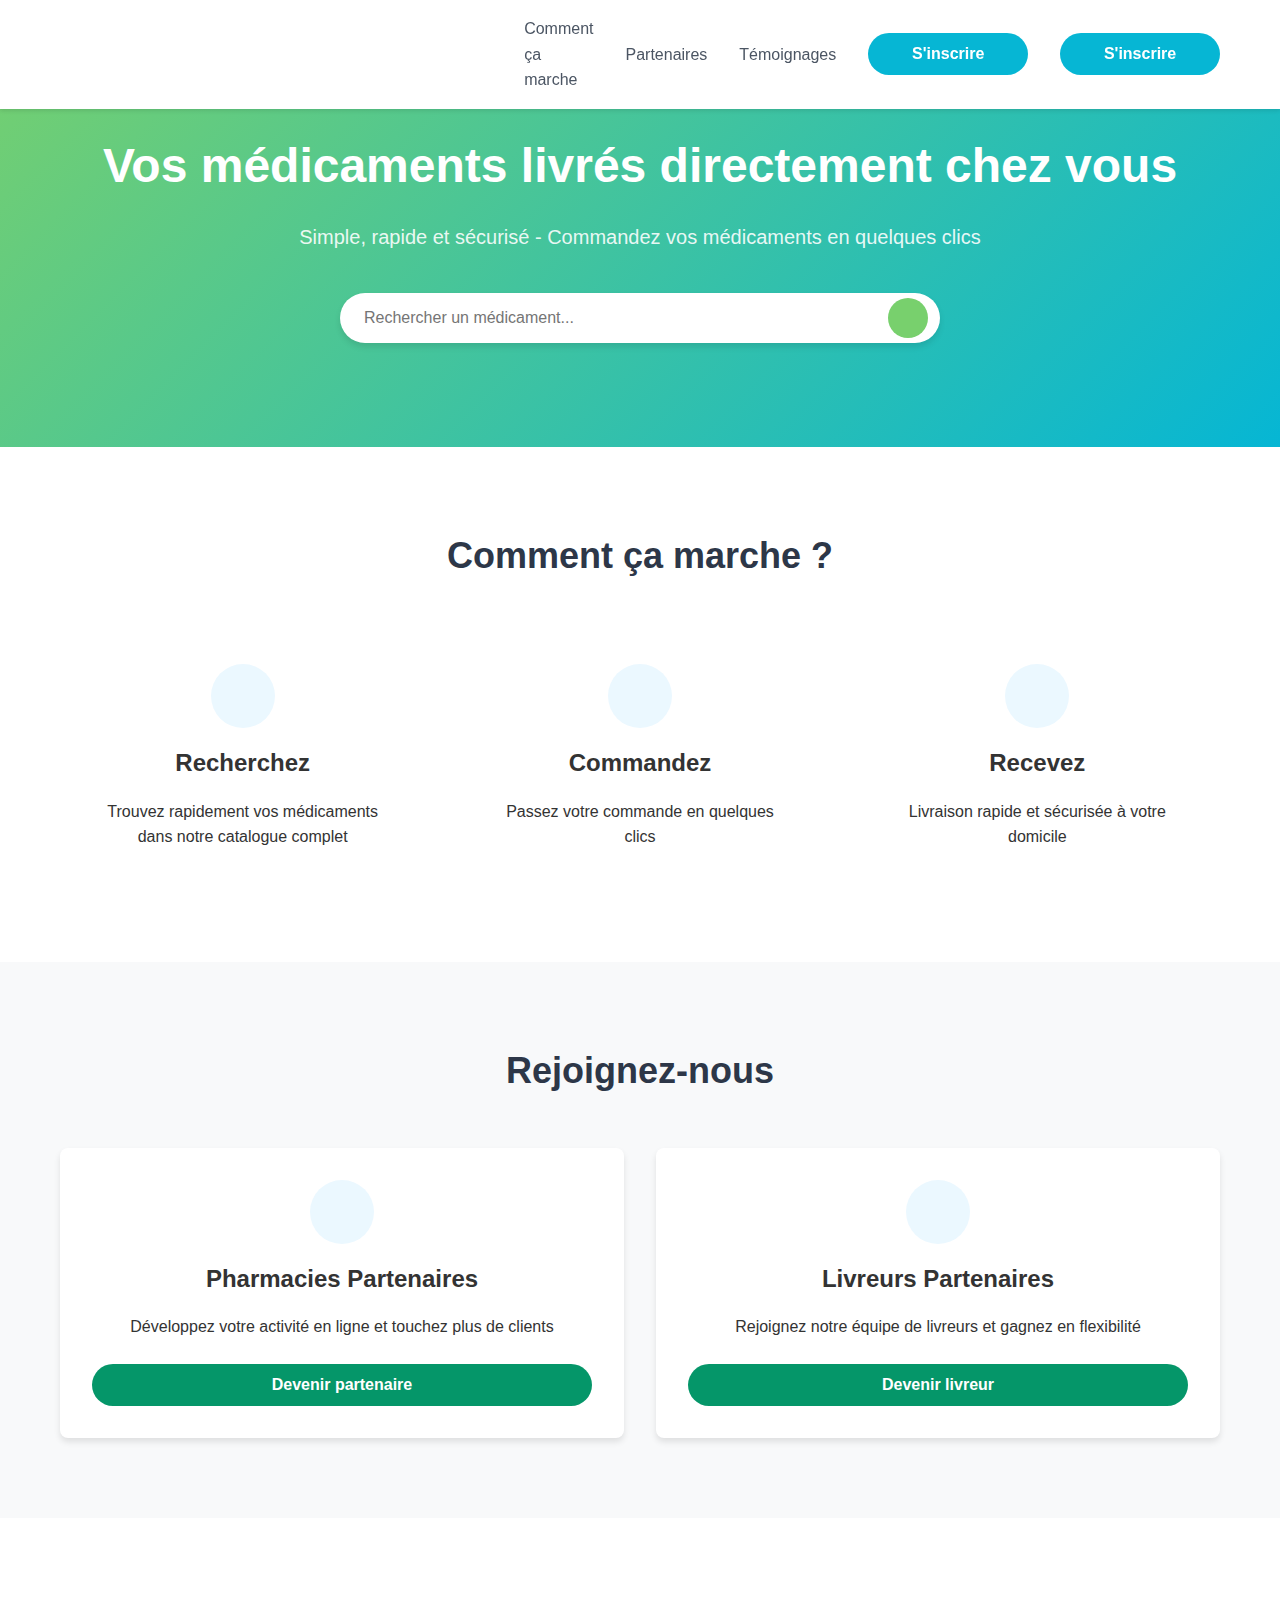
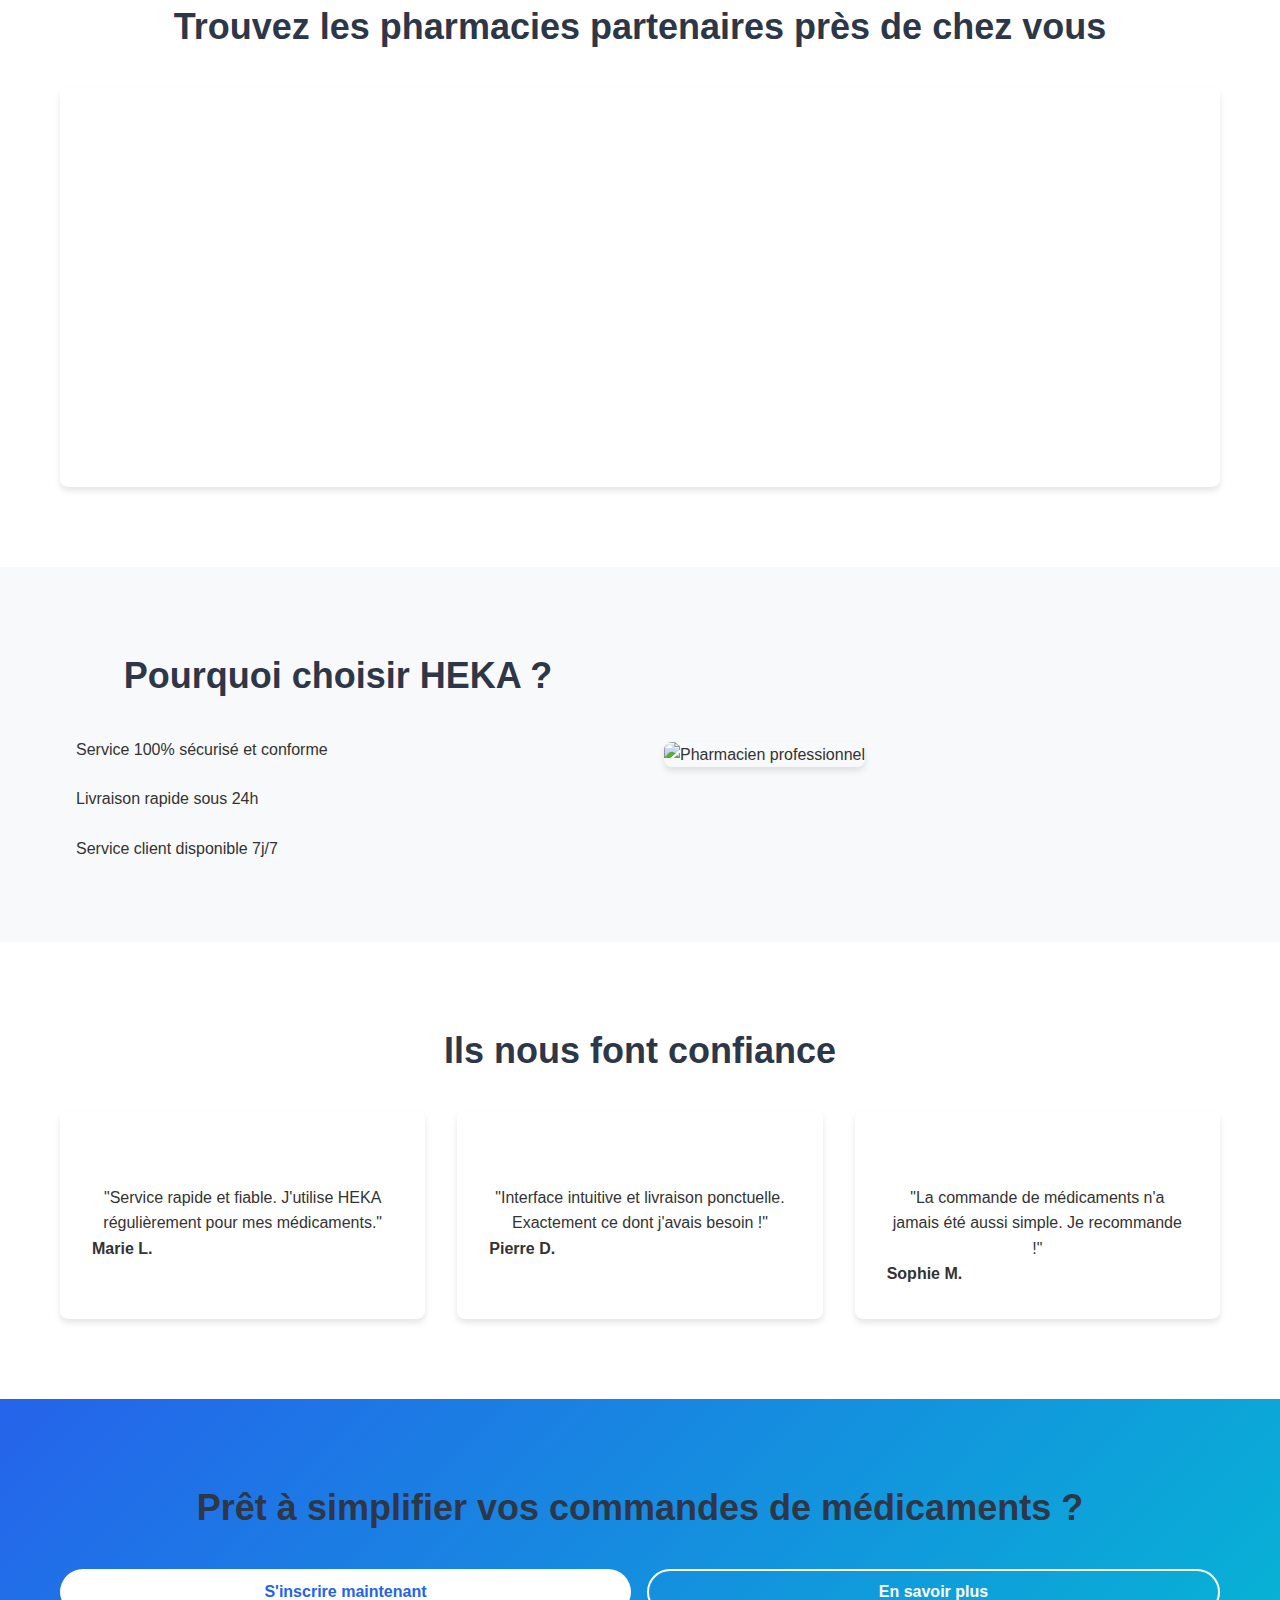
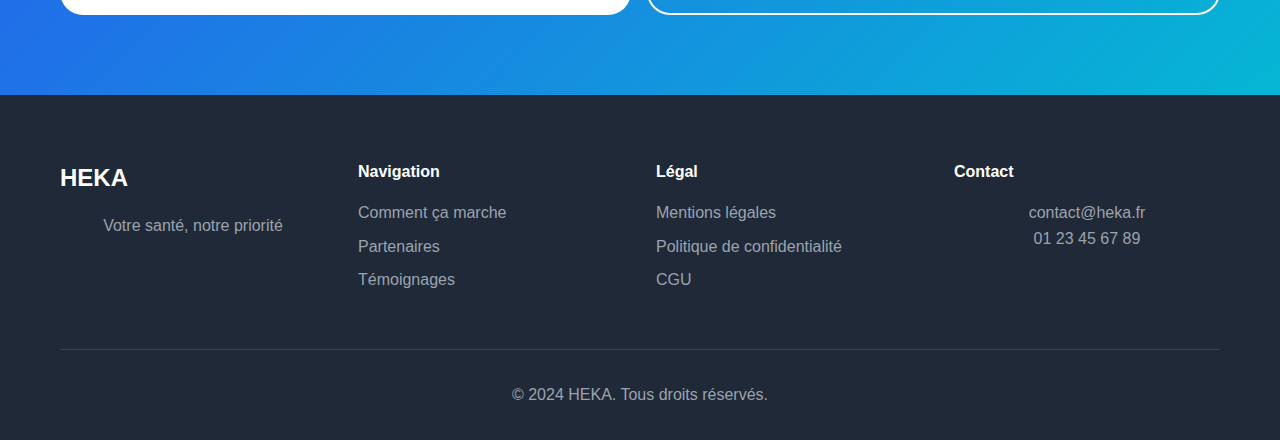
==== index.html @ 10025734 "first commit" ====
<!DOCTYPE html>
<html lang="fr">
<head>
    <meta charset="UTF-8">
    <meta name="viewport" content="width=device-width, initial-scale=1.0">
    <title>HEKA - Vos médicaments livrés chez vous</title>
    <link rel="stylesheet" href="style.css">
    <link href="https://unpkg.com/lucide-static/font/lucide.css" rel="stylesheet">
    <link rel="stylesheet" href="https://unpkg.com/leaflet@1.9.4/dist/leaflet.css" integrity="sha256-p4NxAoJBhIIN+hmNHrzRCf9tD/miZyoHS5obTRR9BMY=" crossorigin=""/>
    <script src="https://unpkg.com/leaflet@1.9.4/dist/leaflet.js" integrity="sha256-20nQCchB9co0qIjJZRGuk2/Z9VM+kNiyxNV1lvTlZBo=" crossorigin=""></script>
</head>
<body>
    <!-- Navigation -->
    <nav class="navbar">
        <div class="container">
            <div class="nav-brand">
                    <img src="./assets/Capture d’écran 2025-02-21 à 22.54.01.png" alt="" srcset="" width="50px">
            </div>
            <div class="nav-links">
                <a href="#how-it-works">Comment ça marche</a>
                <a href="#partners">Partenaires</a>
                <a href="#testimonials">Témoignages</a>
                <button class="btn btn-primary" onclick="window.location.href='login.html';">S'inscrire</button>
                <button class="btn btn-primary" onclick="window.location.href='login.html';">S'inscrire</button>

            </div>
        </div>
    </nav>

    <!-- Hero Section -->
    <header class="hero">
        <div class="container">
            <h1>Vos médicaments livrés directement chez vous</h1>
            <p class="subtitle">Simple, rapide et sécurisé - Commandez vos médicaments en quelques clics</p>
            
            <div class="search-container">
                <input type="text" placeholder="Rechercher un médicament..." class="search-input">
                <button class="search-button">
                    <i class="lucide-search"></i>
                </button>
                <div class="result hidden">
                    
                </div>
            </div>
            
        </div>
    </header>

    <!-- Features Section -->
    <section class="features" id="how-it-works">
        <div class="container">
            <h2>Comment ça marche ?</h2>
            <div class="features-grid">
                <div class="feature-card">
                    <div class="icon-circle">
                        <i class="lucide-search"></i>
                    </div>
                    <h3>Recherchez</h3>
                    <p>Trouvez rapidement vos médicaments dans notre catalogue complet</p>
                </div>
                <div class="feature-card">
                    <div class="icon-circle">
                        <i class="lucide-clock"></i>
                    </div>
                    <h3>Commandez</h3>
                    <p>Passez votre commande en quelques clics</p>
                </div>
                <div class="feature-card">
                    <div class="icon-circle">
                        <i class="lucide-truck"></i>
                    </div>
                    <h3>Recevez</h3>
                    <p>Livraison rapide et sécurisée à votre domicile</p>
                </div>
            </div>
        </div>
    </section>

    <!-- Partners Section -->
    <section class="partners" id="partners">
        <div class="container">
            <h2>Rejoignez-nous</h2>
            <div class="partners-grid">
                <div class="partner-card">
                    <div class="icon-circle">
                        <i class="lucide-building-2"></i>
                    </div>
                    <h3>Pharmacies Partenaires</h3>
                    <p>Développez votre activité en ligne et touchez plus de clients</p>
                    <button class="btn btn-secondary">Devenir partenaire</button>
                </div>
                <div class="partner-card">
                    <div class="icon-circle">
                        <i class="lucide-bike"></i>
                    </div>
                    <h3>Livreurs Partenaires</h3>
                    <p>Rejoignez notre équipe de livreurs et gagnez en flexibilité</p>
                    <button class="btn btn-secondary">Devenir livreur</button>
                </div>
            </div>
        </div>
    </section>

    <!-- Map Section -->
    <section class="map-section">
        <div class="container">
            <h2>Trouvez les pharmacies partenaires près de chez vous</h2>
            <div id="map" class="pharmacy-map"></div>
        </div>
    </section>

    <!-- Trust Section -->
    <section class="trust">
        <div class="container">
            <div class="trust-grid">
                <div class="trust-content">
                    <h2>Pourquoi choisir HEKA ?</h2>
                    <div class="trust-items">
                        <div class="trust-item">
                            <i class="lucide-shield"></i>
                            <p>Service 100% sécurisé et conforme</p>
                        </div>
                        <div class="trust-item">
                            <i class="lucide-clock"></i>
                            <p>Livraison rapide sous 24h</p>
                        </div>
                        <div class="trust-item">
                            <i class="lucide-star"></i>
                            <p>Service client disponible 7j/7</p>
                        </div>
                    </div>
                </div>
                <div class="trust-image">
                    <img src="https://images.unsplash.com/photo-1576091160550-2173dba999ef?auto=format&fit=crop&w=800&q=80" 
                         alt="Pharmacien professionnel">
                </div>
            </div>
        </div>
    </section>

    <!-- Testimonials Section -->
    <section class="testimonials" id="testimonials">
        <div class="container">
            <h2>Ils nous font confiance</h2>
            <div class="testimonials-grid">
                <div class="testimonial-card">
                    <div class="stars">
                        <i class="lucide-star"></i>
                        <i class="lucide-star"></i>
                        <i class="lucide-star"></i>
                        <i class="lucide-star"></i>
                        <i class="lucide-star"></i>
                    </div>
                    <p>"Service rapide et fiable. J'utilise HEKA régulièrement pour mes médicaments."</p>
                    <h4>Marie L.</h4>
                </div>
                <div class="testimonial-card">
                    <div class="stars">
                        <i class="lucide-star"></i>
                        <i class="lucide-star"></i>
                        <i class="lucide-star"></i>
                        <i class="lucide-star"></i>
                        <i class="lucide-star"></i>
                    </div>
                    <p>"Interface intuitive et livraison ponctuelle. Exactement ce dont j'avais besoin !"</p>
                    <h4>Pierre D.</h4>
                </div>
                <div class="testimonial-card">
                    <div class="stars">
                        <i class="lucide-star"></i>
                        <i class="lucide-star"></i>
                        <i class="lucide-star"></i>
                        <i class="lucide-star"></i>
                        <i class="lucide-star"></i>
                    </div>
                    <p>"La commande de médicaments n'a jamais été aussi simple. Je recommande !"</p>
                    <h4>Sophie M.</h4>
                </div>
            </div>
        </div>
    </section>

    <!-- CTA Section -->
    <section class="cta">
        <div class="container">
            <h2>Prêt à simplifier vos commandes de médicaments ?</h2>
            <div class="cta-buttons">
                <button class="btn btn-white">S'inscrire maintenant</button>
                <button class="btn btn-outline-white">En savoir plus</button>
            </div>
        </div>
    </section>

    <!-- Footer -->
    <footer>
        <div class="container">
            <div class="footer-grid">
                <div class="footer-section">
                    <h3>HEKA</h3>
                    <p>Votre santé, notre priorité</p>
                </div>
                <div class="footer-section">
                    <h4>Navigation</h4>
                    <a href="#how-it-works">Comment ça marche</a>
                    <a href="#partners">Partenaires</a>
                    <a href="#testimonials">Témoignages</a>
                </div>
                <div class="footer-section">
                    <h4>Légal</h4>
                    <a href="#">Mentions légales</a>
                    <a href="#">Politique de confidentialité</a>
                    <a href="#">CGU</a>
                </div>
                <div class="footer-section">
                    <h4>Contact</h4>
                    <p>contact@heka.fr</p>
                    <p>01 23 45 67 89</p>
                </div>
            </div>
            <div class="footer-bottom">
                <p>© 2024 HEKA. Tous droits réservés.</p>
            </div>
        </div>
    </footer>

    <script>
        // Initialize the map
        const map = L.map('map').setView([48.8566, 2.3522], 13);
        L.tileLayer('https://{s}.tile.openstreetmap.org/{z}/{x}/{y}.png', {
            attribution: '© OpenStreetMap contributors'
        }).addTo(map);

        // Add some sample pharmacy markers
        const pharmacies = [
            { lat: 48.8566, lng: 2.3522, name: "Pharmacie Centrale" },
            { lat: 48.8606, lng: 2.3376, name: "Pharmacie du Louvre" },
            { lat: 48.8744, lng: 2.3526, name: "Pharmacie Montmartre" }
        ];

        pharmacies.forEach(pharmacy => {
            L.marker([pharmacy.lat, pharmacy.lng])
                .bindPopup(pharmacy.name)
                .addTo(map);
        });
    </script>
    <script src="index.js"></script>
</body>
</html>
---- style.css ----
/* Reset & Base Styles */
* {
    margin: 0;
    padding: 0;
    box-sizing: border-box;
}

body {
    font-family: -apple-system, BlinkMacSystemFont, 'Segoe UI', Roboto, Oxygen, Ubuntu, Cantarell, sans-serif;
    line-height: 1.6;
    color: #333;
    background-color: #f8f9fa;
}

.container {
    max-width: 1200px;
    margin: 0 auto;
    padding: 0 20px;
}

/* Typography */
h1 {
    font-size: 3rem;
    margin-bottom: 1rem;
}

h2 {
    font-size: 2.25rem;
    margin-bottom: 2rem;
    text-align: center;
    color: #2d3748;
}

h3 {
    font-size: 1.5rem;
    margin-bottom: 1rem;
}

/* Navbar */
.navbar {
    background: white;
    padding: 1rem 0;
    position: fixed;
    width: 100%;
    top: 0;
    z-index: 1000;
    box-shadow: 0 2px 4px rgba(0, 0, 0, 0.1);
}

.navbar .container {
    display: flex;
    justify-content: space-between;
    align-items: center;
}

.nav-brand {
    font-size: 1.5rem;
    font-weight: bold;
    color: #06b6d4;
}

.nav-links {
    display: flex;
    gap: 2rem;
    align-items: center;
}

.nav-links a {
    text-decoration: none;
    color: #4b5563;
    transition: color 0.3s;
}

.nav-links a:hover {
    color: #06b6d4;
}

/* Buttons */
.btn {
    padding: 0.75rem 1.5rem;
    border-radius: 9999px;
    font-weight: 600;
    cursor: pointer;
    transition: all 0.3s;
    border: none;
}

.btn-primary {
    background: #06b6d4;
    color: white;
}

.btn-primary:hover {
    background: #78D06D;
}

.btn-outline {
    background: transparent;
    border: 2px solid #06b6d4;
    color: #06b6d4;
}

.btn-outline:hover {
    background: #06b6d4;
    color: white;
}

.btn-secondary {
    background: #059669;
    color: white;
}

.btn-secondary:hover {
    background: #047857;
}

.btn-white {
    background: white;
    color: #2563eb;
}

.btn-white:hover {
    background: #f8f9fa;
}

.btn-outline-white {
    background: transparent;
    border: 2px solid white;
    color: white;
}

.btn-outline-white:hover {
    background: white;
    color: #78D06D;
}

/* Hero Section */
.hero {
    background: linear-gradient(135deg, #78D06D, #06b6d4);
    color: white;
    padding: 8rem 0 6rem;
    text-align: center;
}

.hero .subtitle {
    font-size: 1.25rem;
    margin-bottom: 2rem;
    color: rgba(255, 255, 255, 0.9);
}

.search-container {
    position: relative;
    max-width: 600px;
    margin: 0 auto;
}

.search-input {
    width: 100%;
    padding: 1rem 3rem 1rem 1.5rem;
    border: none;
    border-radius: 9999px;
    font-size: 1rem;
    box-shadow: 0 4px 6px rgba(0, 0, 0, 0.1);
}

.search-button {
    position: absolute;
    right: 0.75rem;
    top: 50%;
    transform: translateY(-50%);
    background: #78D06D;
    border: none;
    color: white;
    width: 40px;
    height: 40px;
    border-radius: 50%;
    cursor: pointer;
    transition: background-color 0.3s;
}

.search-button:hover {
    background: #78D06D;
}

/* Features Section */
.features {
    padding: 5rem 0;
    background: white;
}

.features-grid {
    display: grid;
    grid-template-columns: repeat(auto-fit, minmax(250px, 1fr));
    gap: 2rem;
    margin-top: 3rem;
}

.feature-card {
    text-align: center;
    padding: 2rem;
}

.icon-circle {
    width: 64px;
    height: 64px;
    background: #ebf8ff;
    border-radius: 50%;
    display: flex;
    align-items: center;
    justify-content: center;
    margin: 0 auto 1rem;
}

.icon-circle i {
    color: #2563eb;
    font-size: 24px;
}

/* Partners Section */
.partners {
    padding: 5rem 0;
    background: #f8f9fa;
}

.partners-grid {
    display: grid;
    grid-template-columns: repeat(auto-fit, minmax(300px, 1fr));
    gap: 2rem;
    margin-top: 3rem;
}

.partner-card {
    background: white;
    padding: 2rem;
    border-radius: 0.5rem;
    text-align: center;
    box-shadow: 0 4px 6px rgba(0, 0, 0, 0.1);
}

.partner-card .btn {
    margin-top: 1.5rem;
}

/* Map Section */
.map-section {
    padding: 5rem 0;
    background: white;
}

.pharmacy-map {
    height: 400px;
    border-radius: 0.5rem;
    overflow: hidden;
    box-shadow: 0 4px 6px rgba(0, 0, 0, 0.1);
}

/* Trust Section */
.trust {
    padding: 5rem 0;
    background: #f8f9fa;
}

.trust-grid {
    display: grid;
    grid-template-columns: 1fr 1fr;
    gap: 3rem;
    align-items: center;
}

.trust-items {
    display: flex;
    flex-direction: column;
    gap: 1.5rem;
}

.trust-item {
    display: flex;
    align-items: center;
    gap: 1rem;
}

.trust-item i {
    color: #059669;
    font-size: 24px;
}

.trust-image img {
    width: 100%;
    border-radius: 0.5rem;
    box-shadow: 0 4px 6px rgba(0, 0, 0, 0.1);
}

/* Testimonials Section */
.testimonials {
    padding: 5rem 0;
    background: white;
}

.testimonials-grid {
    display: grid;
    grid-template-columns: repeat(auto-fit, minmax(300px, 1fr));
    gap: 2rem;
}

.testimonial-card {
    background: white;
    padding: 2rem;
    border-radius: 0.5rem;
    box-shadow: 0 4px 6px rgba(0, 0, 0, 0.1);
}

.stars {
    color: #fbbf24;
    margin-bottom: 1rem;
}

.stars i {
    margin-right: 0.25rem;
}

/* CTA Section */
.cta {
    background: linear-gradient(135deg, #2563eb, #06b6d4);
    color: white;
    padding: 5rem 0;
    text-align: center;
}

.cta-buttons {
    display: flex;
    gap: 1rem;
    justify-content: center;
    margin-top: 2rem;
}

/* Footer */
footer {
    background: #1f2937;
    color: #9ca3af;
    padding: 4rem 0 2rem;
}

.footer-grid {
    display: grid;
    grid-template-columns: repeat(auto-fit, minmax(200px, 1fr));
    gap: 2rem;
    margin-bottom: 3rem;
}

.footer-section h3 {
    color: white;
    margin-bottom: 1rem;
}

.footer-section h4 {
    color: white;
    margin-bottom: 1rem;
}

.footer-section a {
    display: block;
    color: #9ca3af;
    text-decoration: none;
    margin-bottom: 0.5rem;
    transition: color 0.3s;
}

.footer-section a:hover {
    color: white;
}

.footer-bottom {
    text-align: center;
    padding-top: 2rem;
    border-top: 1px solid #374151;
}

.result{
    width: 90%;
    margin-left: 4%;
    margin-top:-8px;
    border-radius: 5px;
    position: absolute;
    border-top: none;
    border: 1px solid lightgray;
    background-color: white;
    display: flex;
    padding: 4%;
    gap: 2%;
    justify-content: center;
    
}

.hidden{
    display: none;
}

.item{
    width: 200px;
    padding-bottom: 4px;
   border: 1px solid lightgray;
   color: black;
   border-radius: 5px;
}

.item p{
    font-size: small;
}

.form-container {
    width: 300px;
}

input {
    width: 100%;
    padding: 10px;
    margin: 8px 0;
    border: 1px solid #ccc;
    border-radius: 4px;
}

.boutonlink{
    position: absolute;
    font-size: 10px;
    bottom: 0;
    padding: 2px;
}

button {
    width: 100%;
    padding: 10px;
    background-color: #4CAF50;
    color: white;
    border: none;
    border-radius: 4px;
    cursor: pointer;
    font-size: 16px;
}

button:hover {
    background-color: #45a049;
}

p {
    text-align: center;
}

a {
    color: #007BFF;
    text-decoration: none;
}



/* Responsive Design */
@media (max-width: 768px) {
    h1 {
        font-size: 2rem;
    }

    h2 {
        font-size: 1.75rem;
    }

    .navbar {
        padding: 0.5rem 0;
    }

    .nav-links {
        display: none;
    }

    .trust-grid {
        grid-template-columns: 1fr;
    }

    .features-grid {
        grid-template-columns: 1fr;
    }

    .testimonials-grid {
        grid-template-columns: 1fr;
    }

    .hero {
        padding: 6rem 0 4rem;
    }

    .search-input {
        padding: 0.75rem 2.5rem 0.75rem 1rem;
    }

    .search-button {
        width: 32px;
        height: 32px;
    }

    .cta-buttons {
        flex-direction: column;
    }

    .footer-grid {
        grid-template-columns: 1fr;
        text-align: center;
    }
}
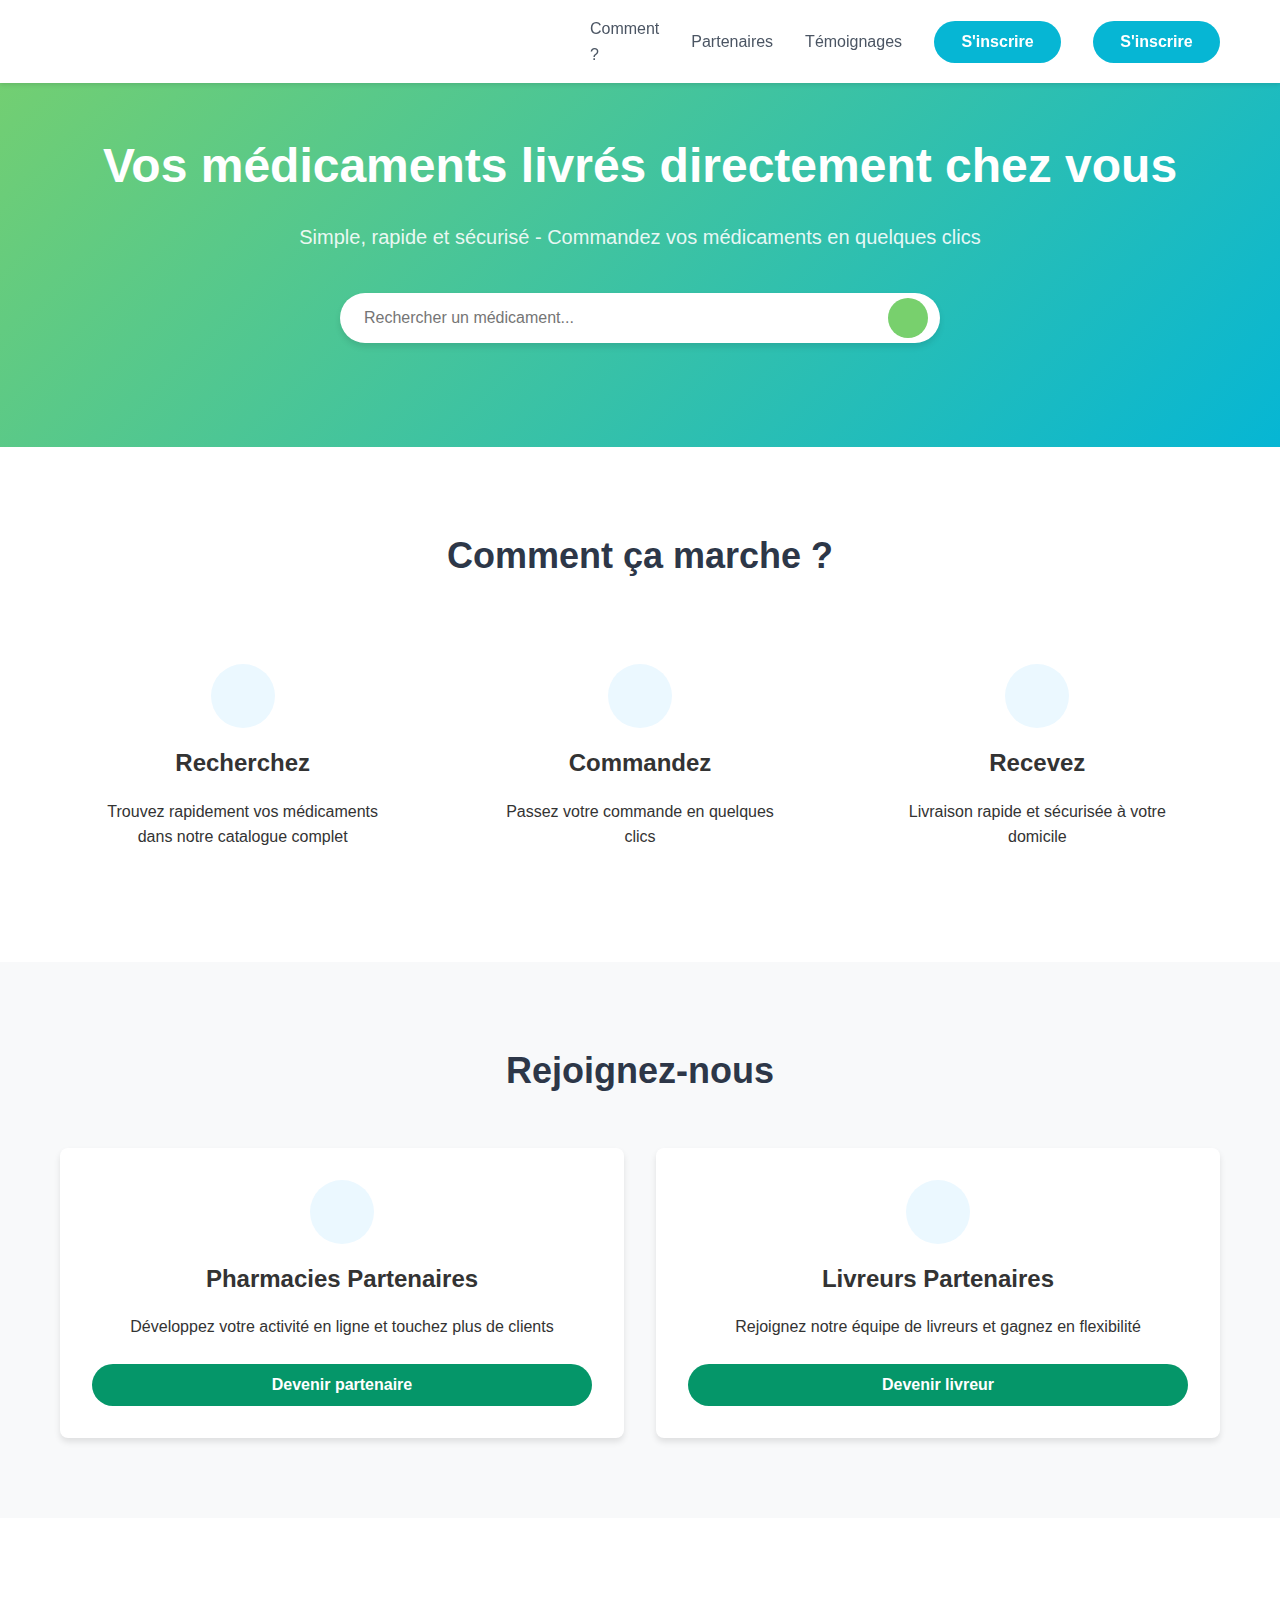
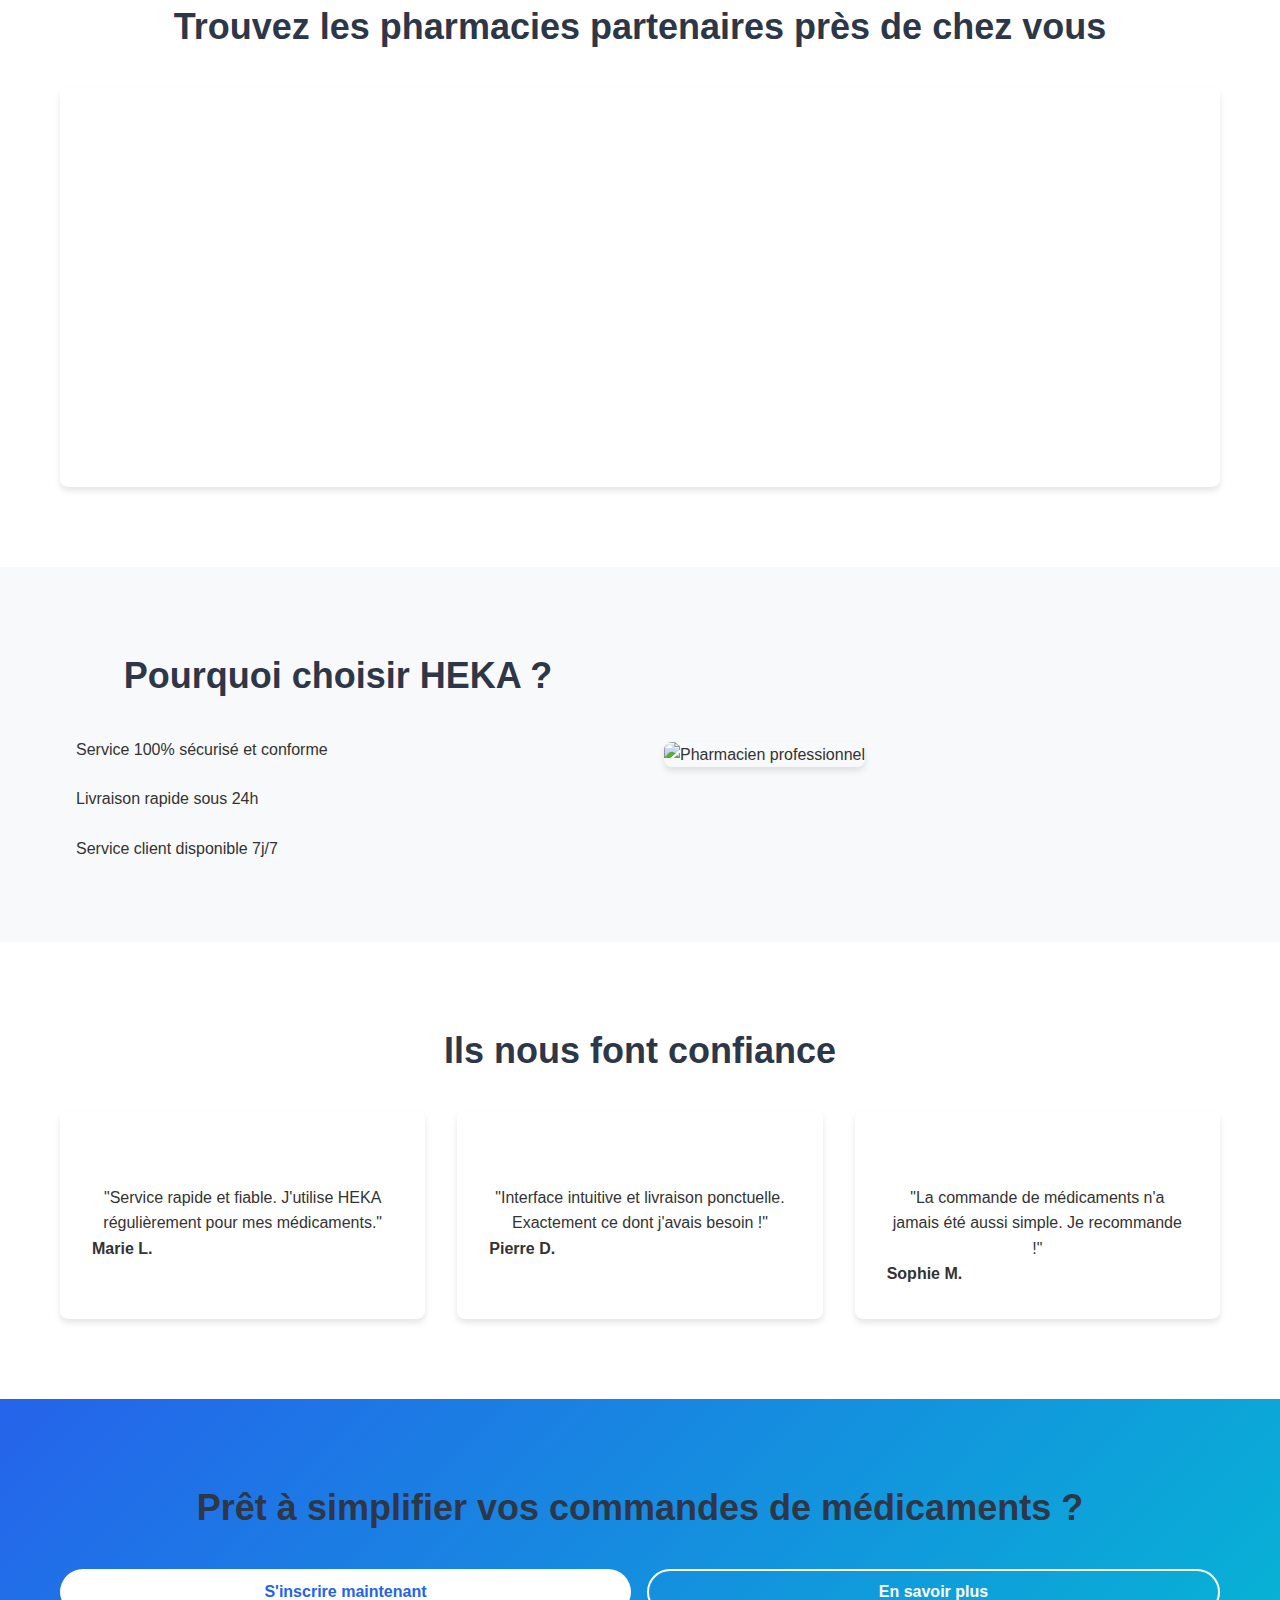
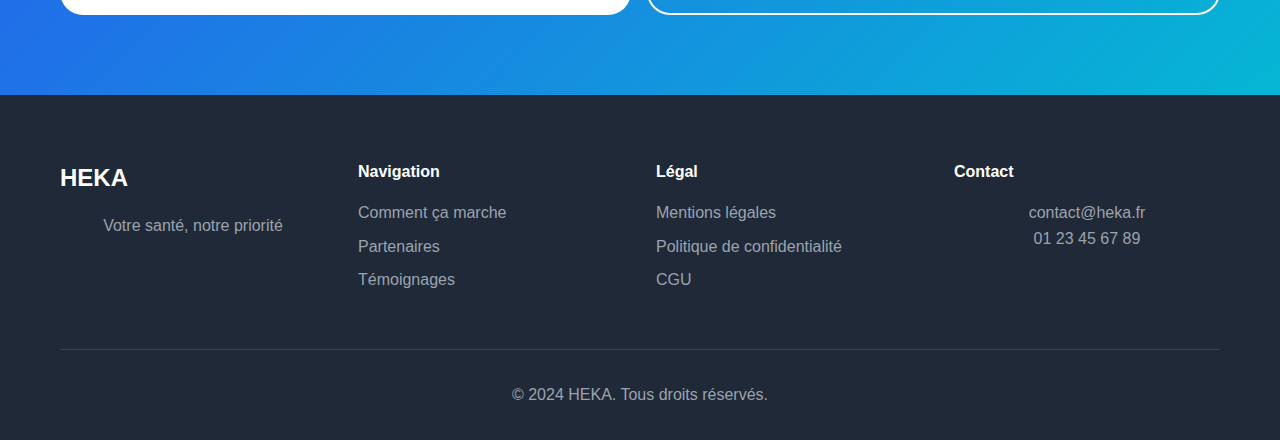
==== commit d86c95e0: "logo" ====
--- a/index.html
+++ b/index.html
@@ -17,7 +17,7 @@
                     <img src="./assets/Capture d’écran 2025-02-21 à 22.54.01.png" alt="" srcset="" width="50px">
             </div>
             <div class="nav-links">
-                <a href="#how-it-works">Comment ça marche</a>
+                <a href="#how-it-works">Comment ?</a>
                 <a href="#partners">Partenaires</a>
                 <a href="#testimonials">Témoignages</a>
                 <button class="btn btn-primary" onclick="window.location.href='login.html';">S'inscrire</button>
@@ -85,9 +85,9 @@
                     <div class="icon-circle">
                         <i class="lucide-building-2"></i>
                     </div>
-                    <h3>Pharmacies Partenaires</h3>
+                    <h3>Pharmacies Partenaires </h3>
                     <p>Développez votre activité en ligne et touchez plus de clients</p>
-                    <button class="btn btn-secondary">Devenir partenaire</button>
+                    <a href="PHpartenaire.html"><button class="btn btn-secondary">Devenir partenaire</button></a>
                 </div>
                 <div class="partner-card">
                     <div class="icon-circle">
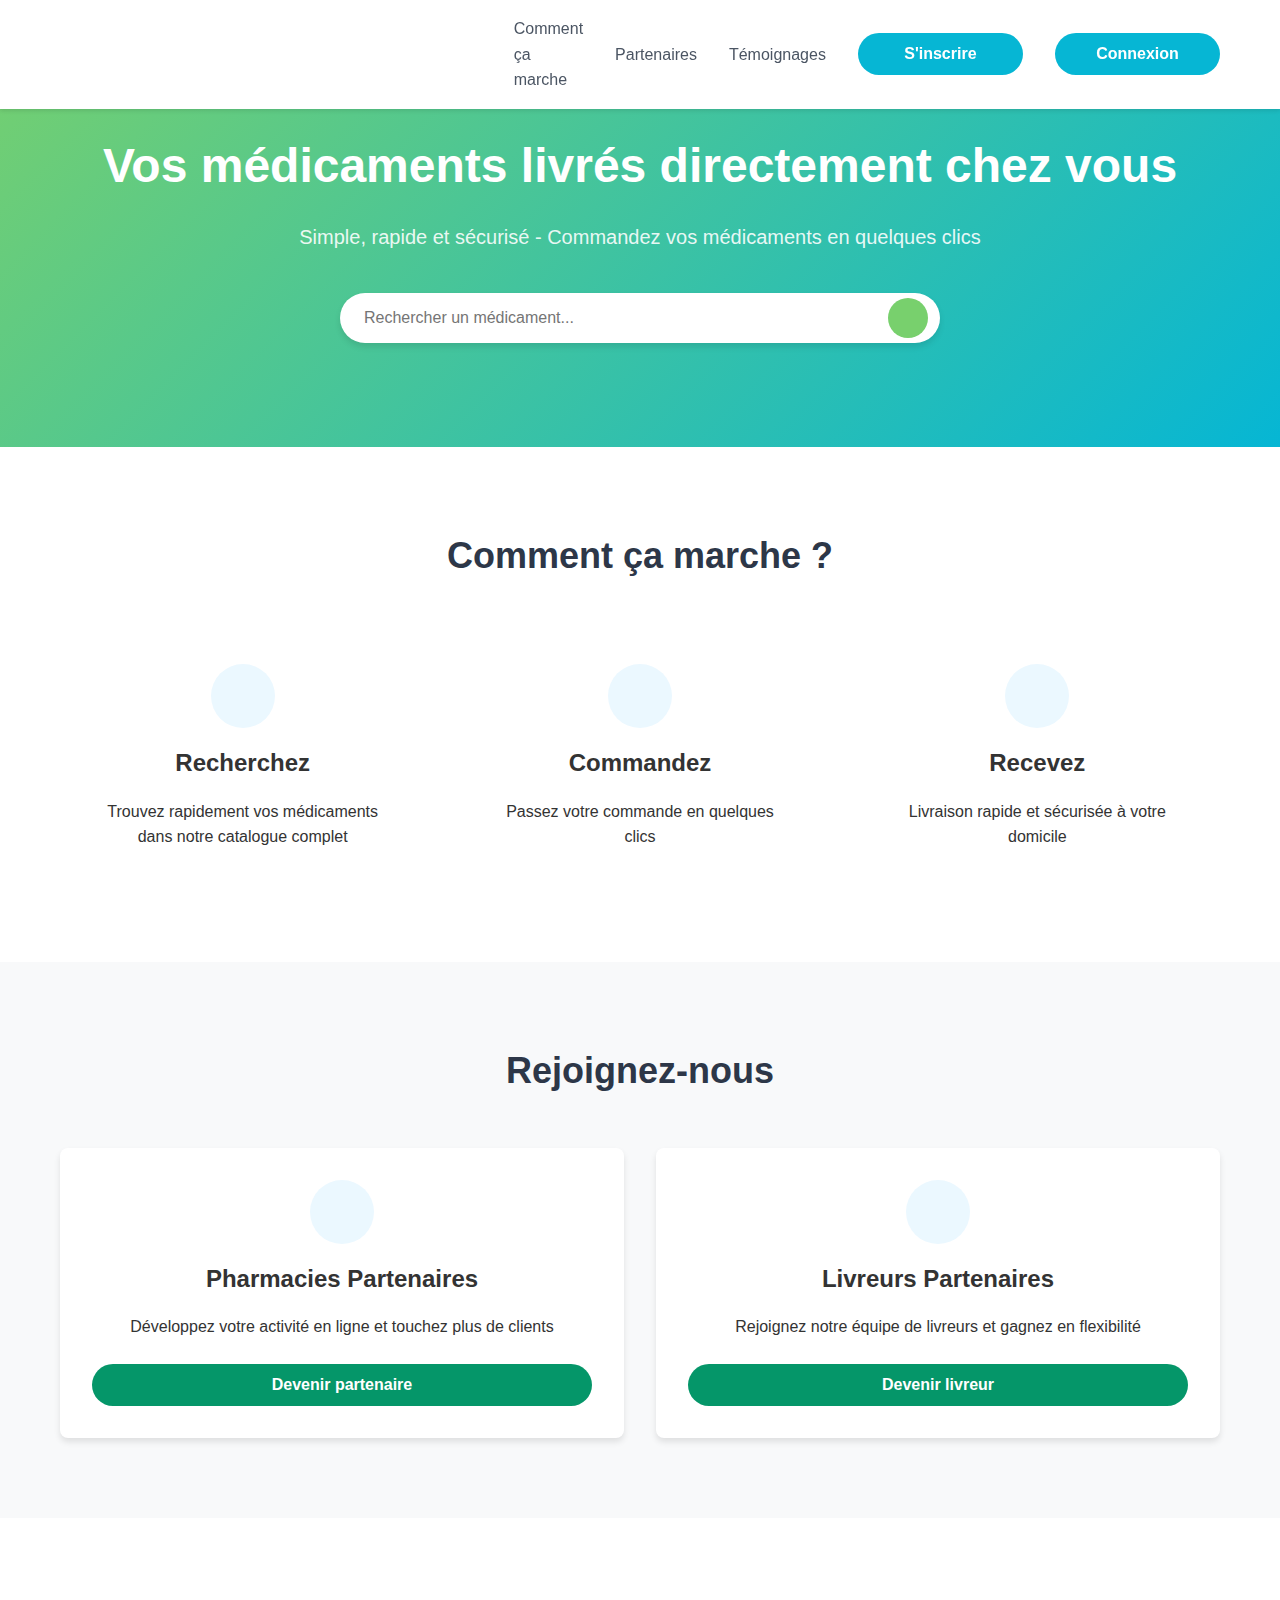
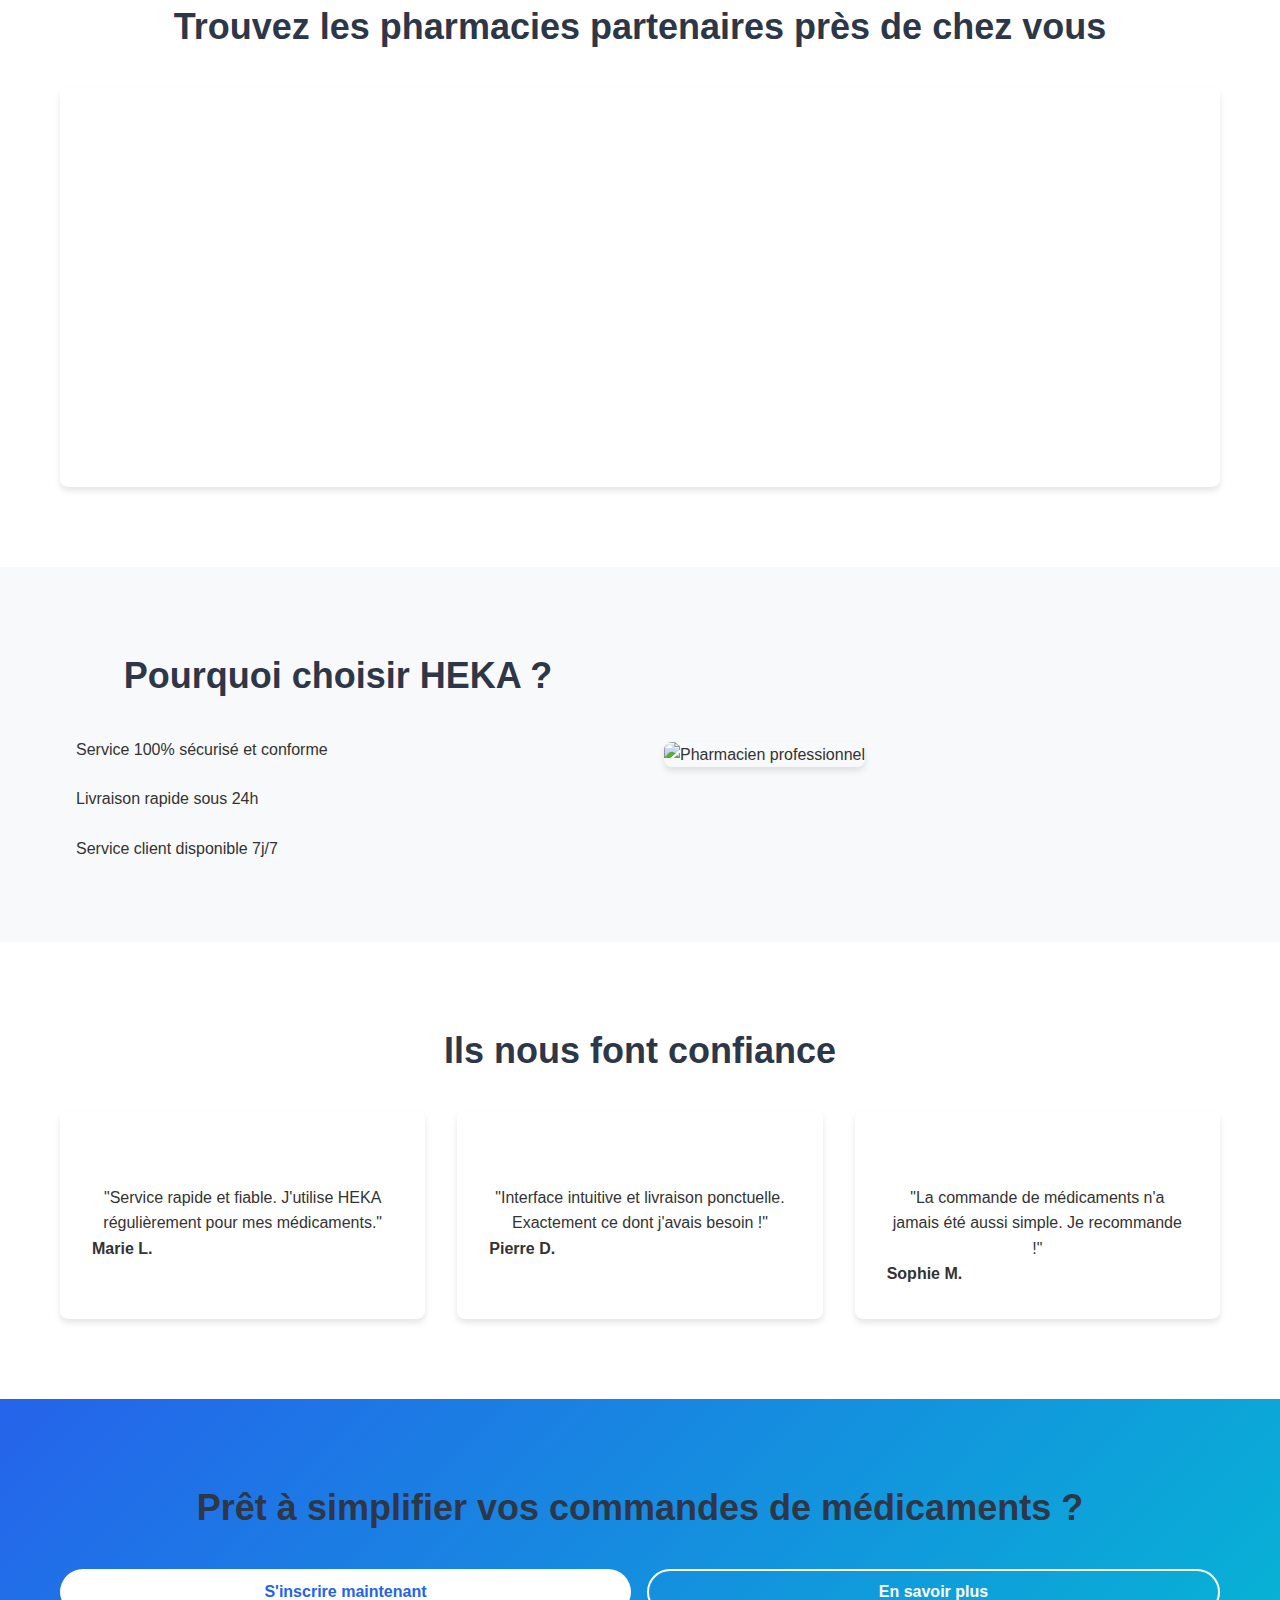
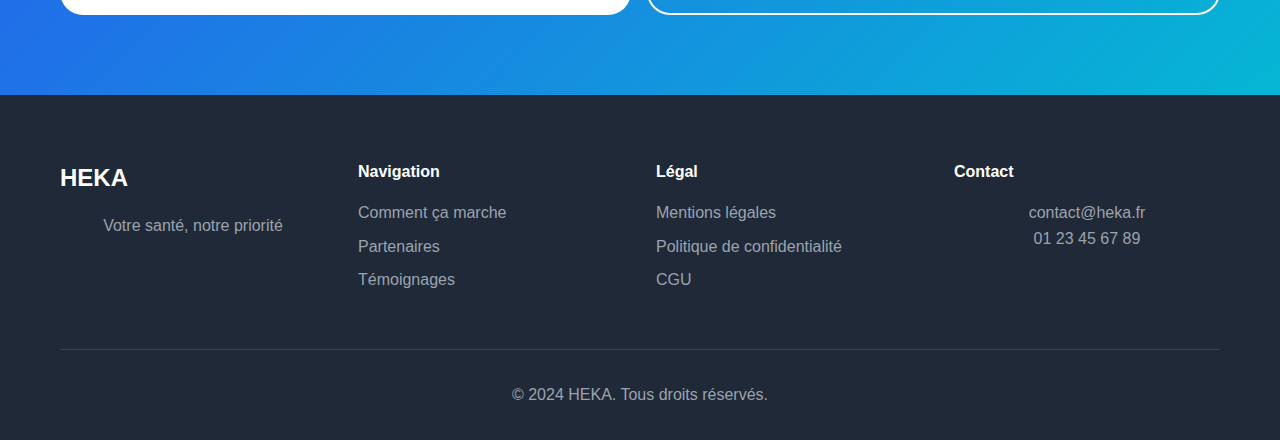
==== commit 3908ec16: "testco" ====
--- a/index.html
+++ b/index.html
@@ -17,11 +17,11 @@
                     <img src="./assets/Capture d’écran 2025-02-21 à 22.54.01.png" alt="" srcset="" width="50px">
             </div>
             <div class="nav-links">
-                <a href="#how-it-works">Comment ?</a>
+                <a href="#how-it-works">Comment ça marche</a>
                 <a href="#partners">Partenaires</a>
                 <a href="#testimonials">Témoignages</a>
                 <button class="btn btn-primary" onclick="window.location.href='login.html';">S'inscrire</button>
-                <button class="btn btn-primary" onclick="window.location.href='login.html';">S'inscrire</button>
+                <button class="btn btn-primary" onclick="window.location.href='login.html';">Connexion</button>
 
             </div>
         </div>
@@ -95,7 +95,7 @@
                     </div>
                     <h3>Livreurs Partenaires</h3>
                     <p>Rejoignez notre équipe de livreurs et gagnez en flexibilité</p>
-                    <button class="btn btn-secondary">Devenir livreur</button>
+                    <button class="btn btn-secondary" onclick="window.location.href='livreur.html'">Devenir livreur</button>
                 </div>
             </div>
         </div>
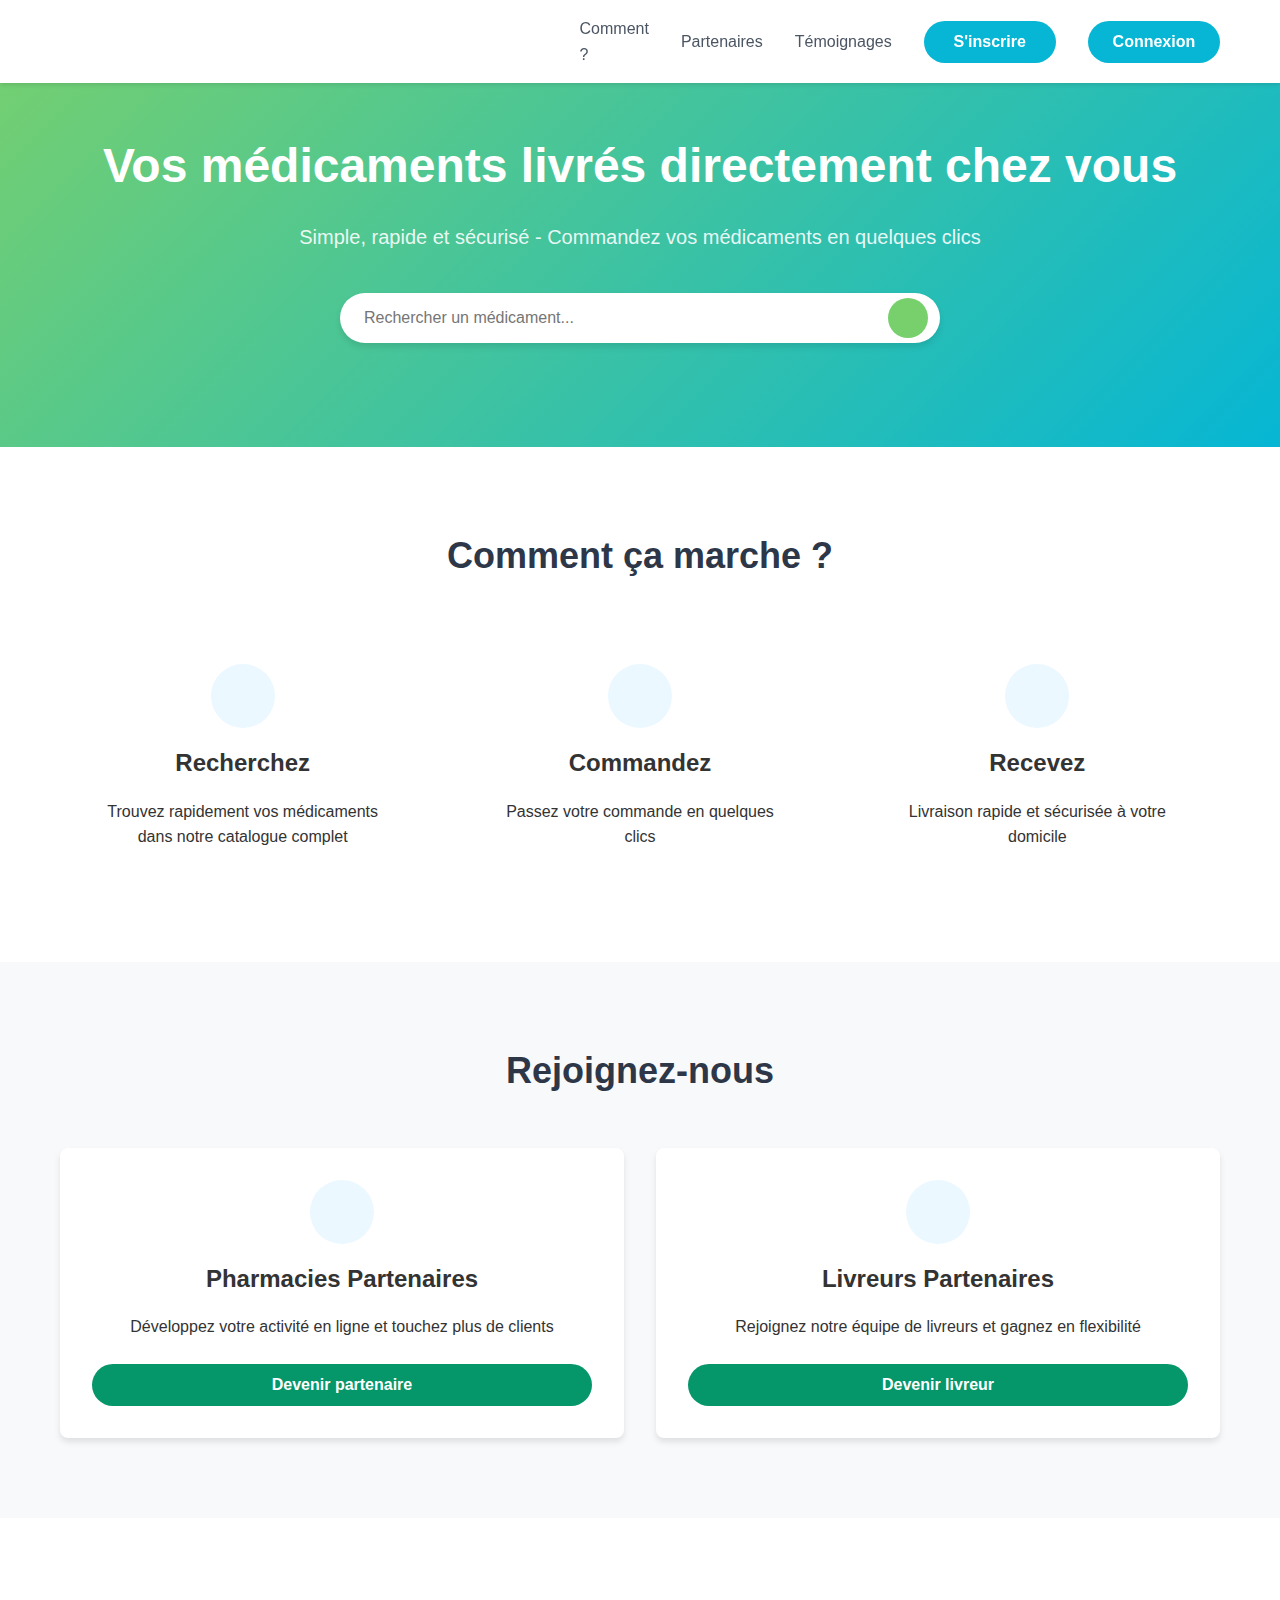
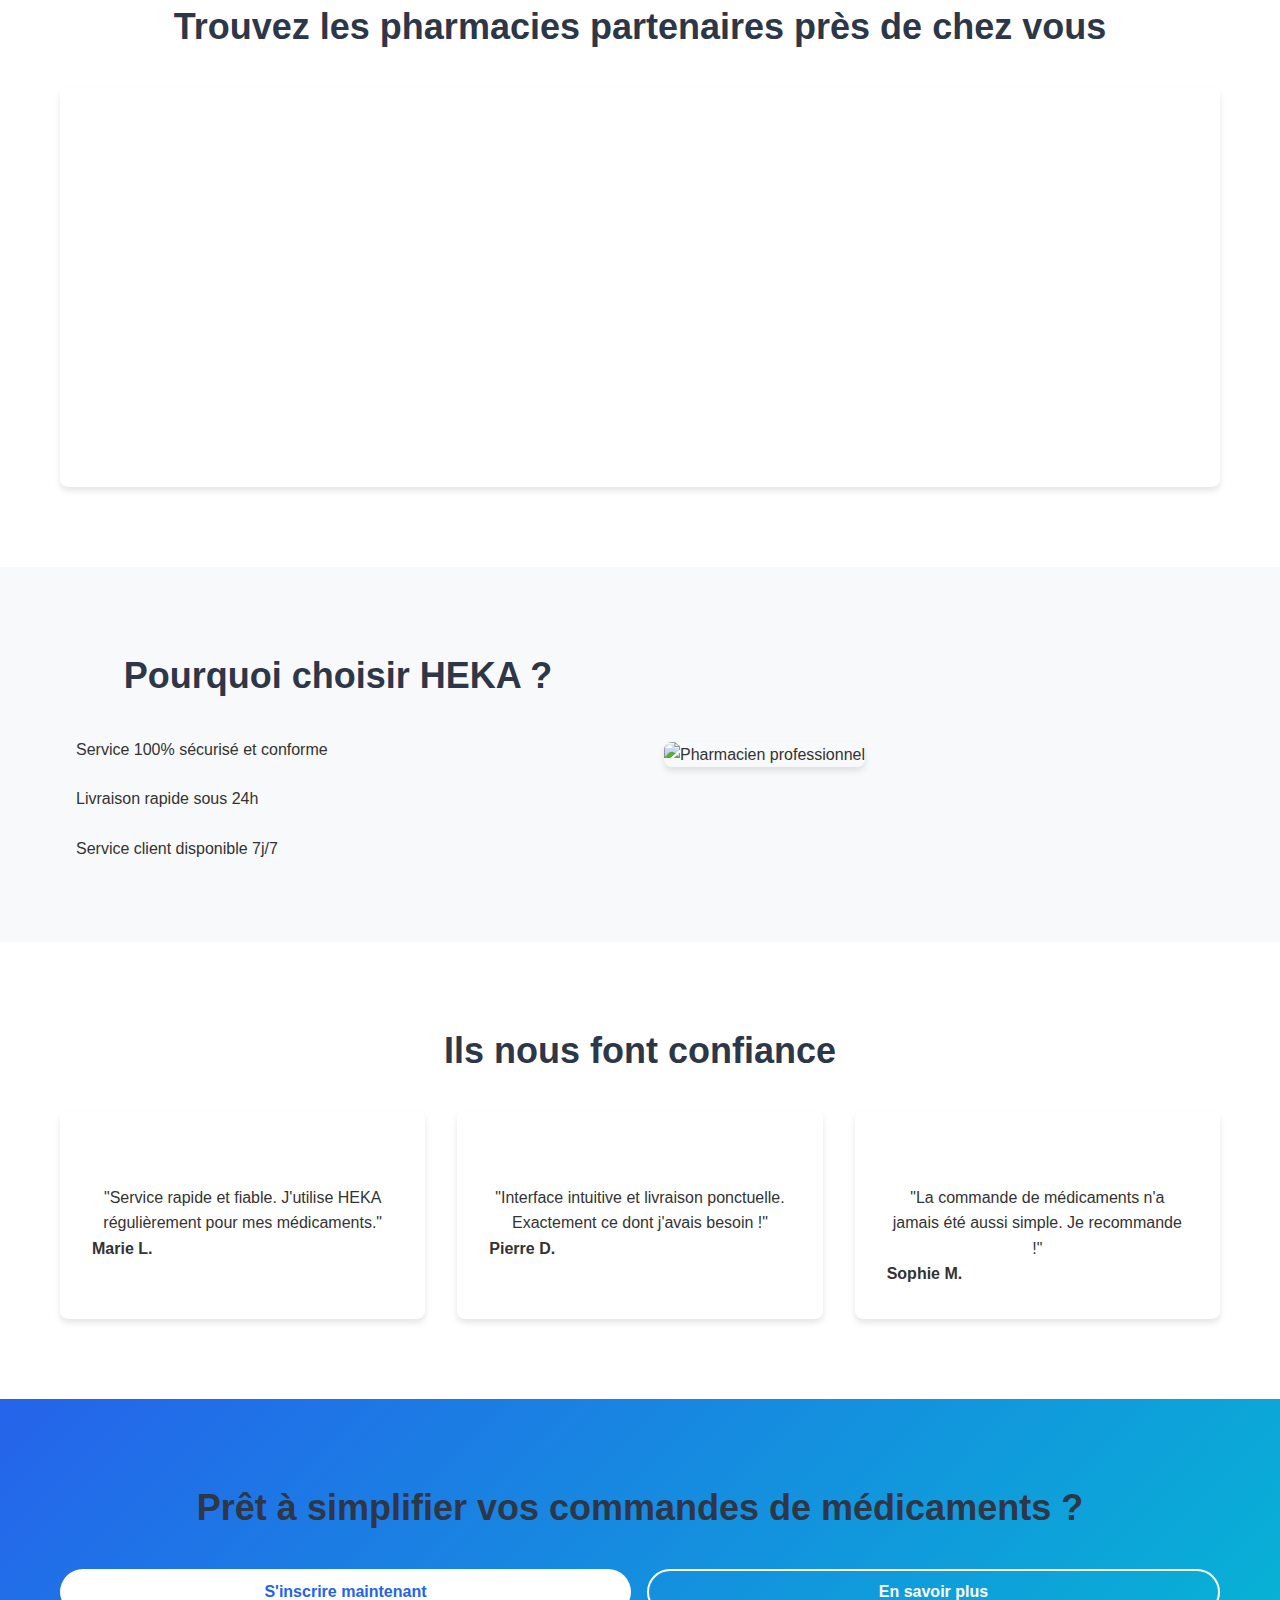
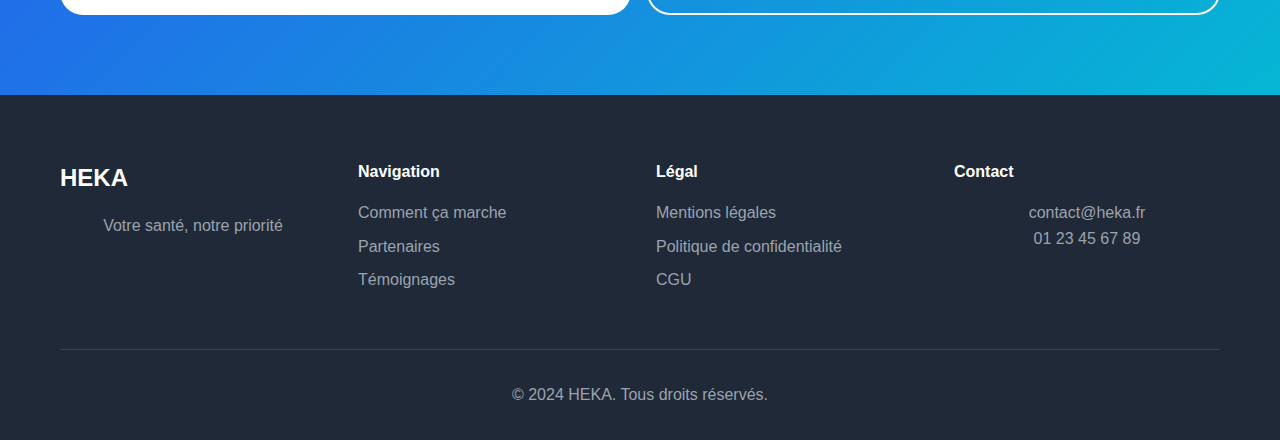
==== commit d6320847: "Merge pull request #3 from CHARLESEmmanuel-25/testconnexion" ====
--- a/index.html
+++ b/index.html
@@ -17,7 +17,7 @@
                     <img src="./assets/Capture d’écran 2025-02-21 à 22.54.01.png" alt="" srcset="" width="50px">
             </div>
             <div class="nav-links">
-                <a href="#how-it-works">Comment ça marche</a>
+                <a href="#how-it-works">Comment ?</a>
                 <a href="#partners">Partenaires</a>
                 <a href="#testimonials">Témoignages</a>
                 <button class="btn btn-primary" onclick="window.location.href='login.html';">S'inscrire</button>
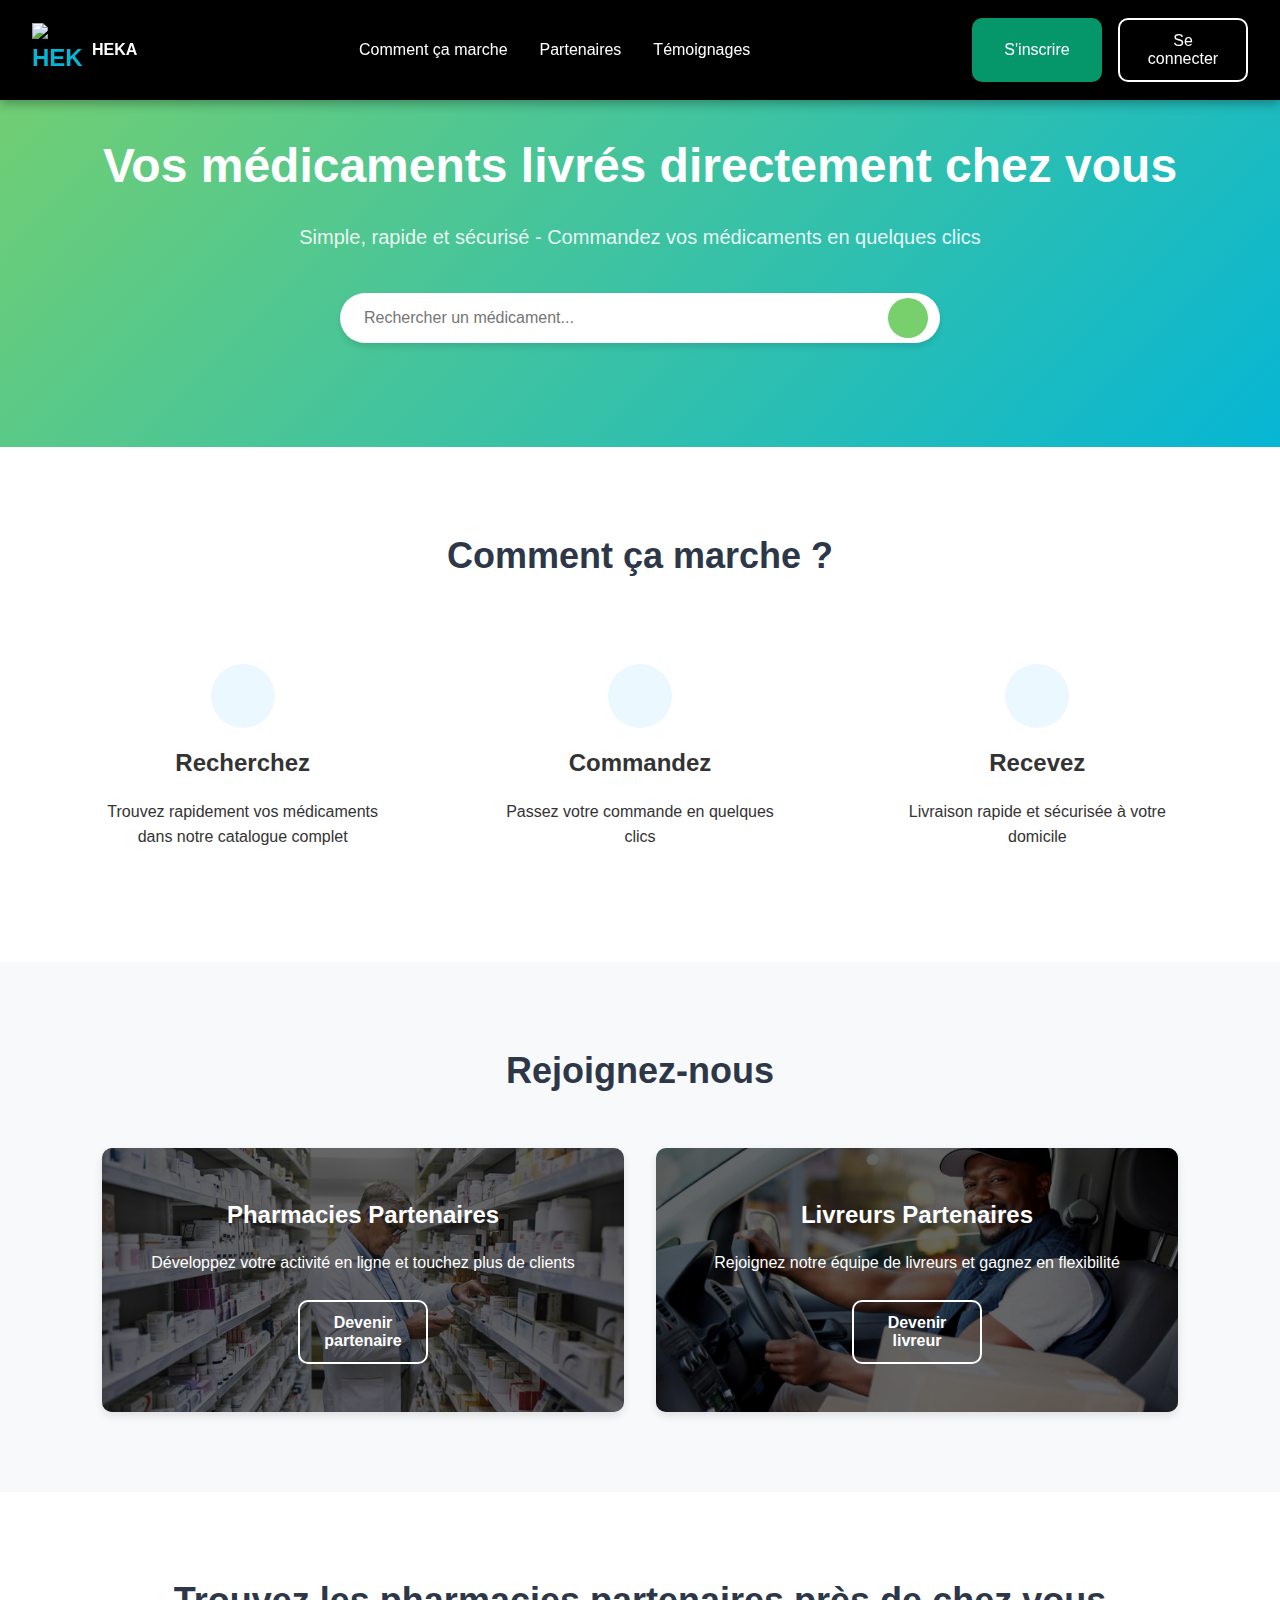
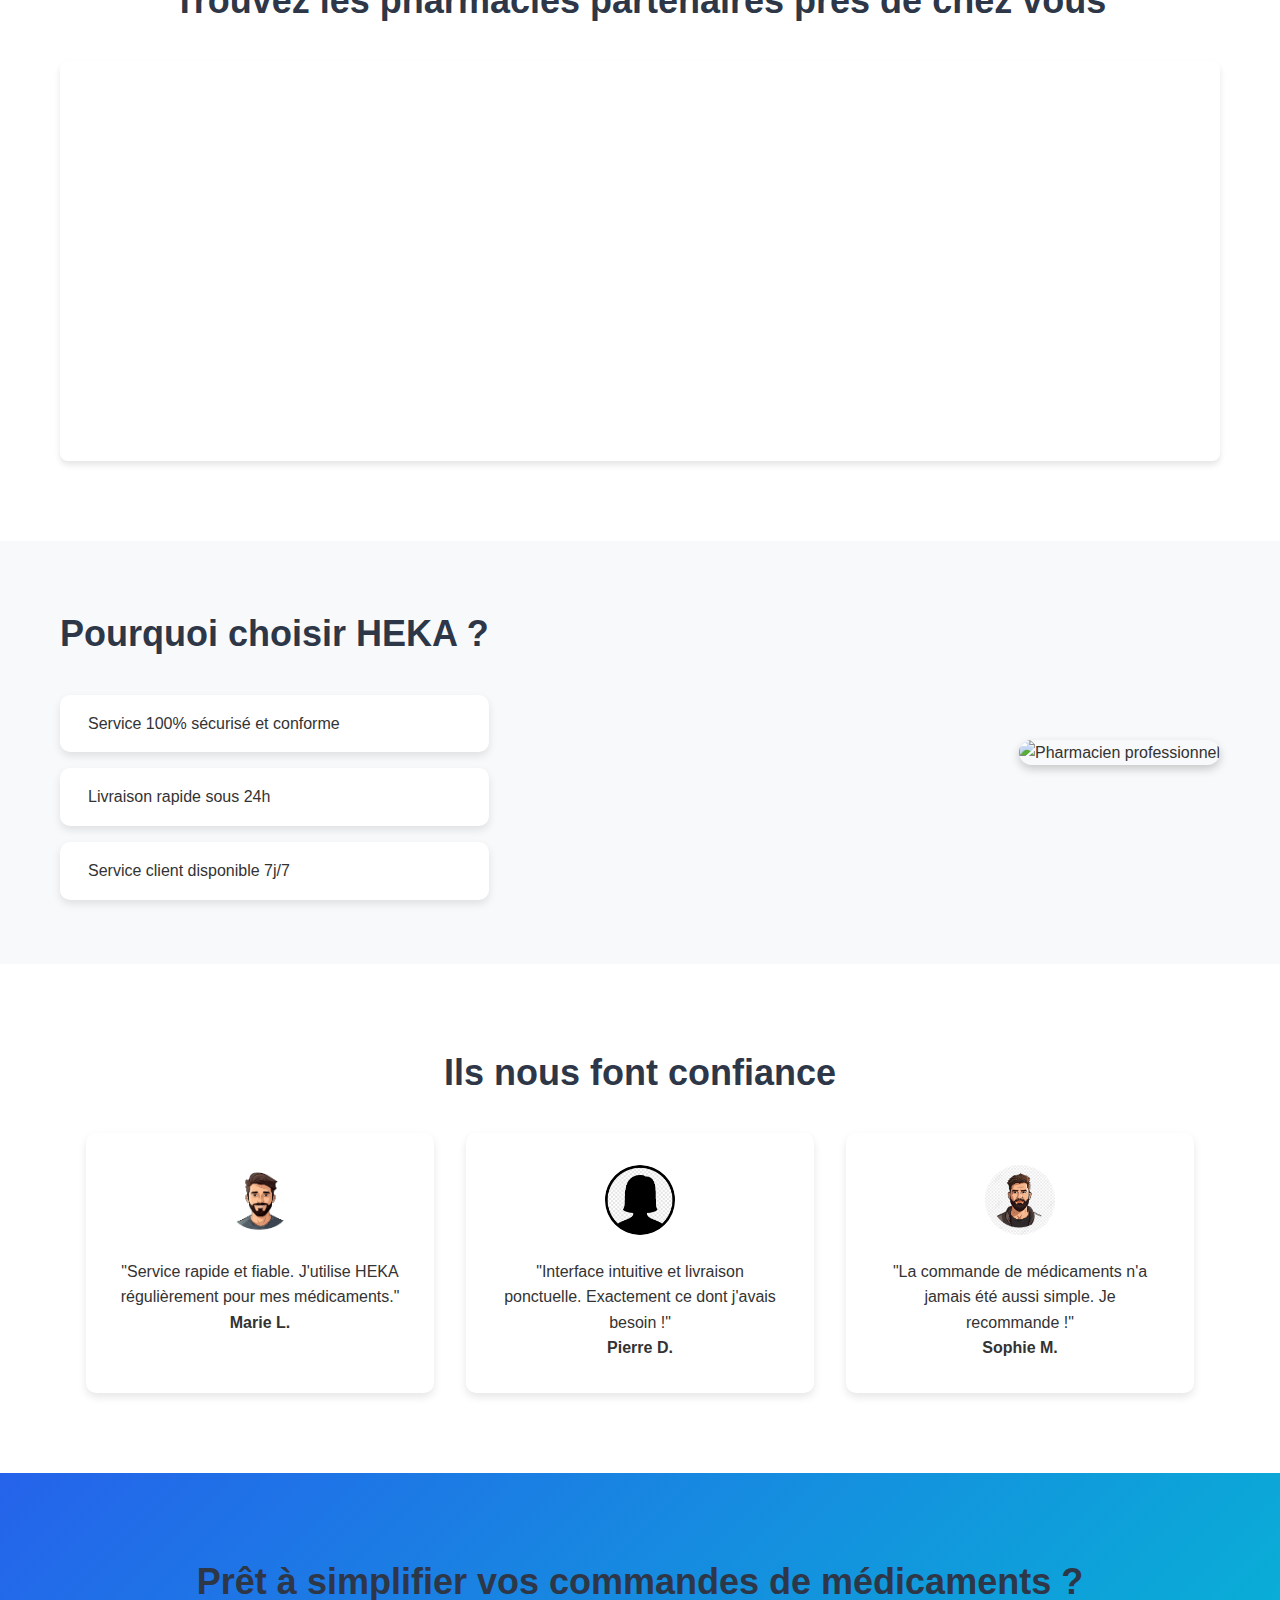
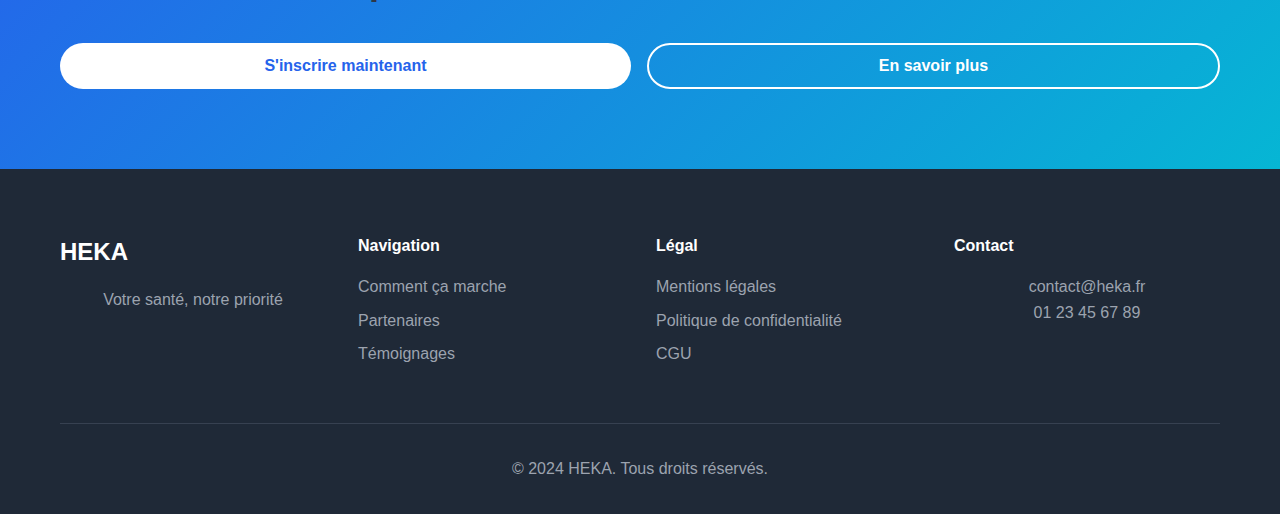
==== commit a28fb624: "Initialisation du projet HEKA" ====
--- a/index.html
+++ b/index.html
@@ -6,26 +6,214 @@
     <title>HEKA - Vos médicaments livrés chez vous</title>
     <link rel="stylesheet" href="style.css">
     <link href="https://unpkg.com/lucide-static/font/lucide.css" rel="stylesheet">
-    <link rel="stylesheet" href="https://unpkg.com/leaflet@1.9.4/dist/leaflet.css" integrity="sha256-p4NxAoJBhIIN+hmNHrzRCf9tD/miZyoHS5obTRR9BMY=" crossorigin=""/>
-    <script src="https://unpkg.com/leaflet@1.9.4/dist/leaflet.js" integrity="sha256-20nQCchB9co0qIjJZRGuk2/Z9VM+kNiyxNV1lvTlZBo=" crossorigin=""></script>
+    <link rel="stylesheet" href="https://unpkg.com/leaflet@1.9.4/dist/leaflet.css" crossorigin=""/>
+    <script src="https://unpkg.com/leaflet@1.9.4/dist/leaflet.js" crossorigin=""></script>
+    <style>
+        .navbar {
+            background: black;
+            padding: 1rem 2rem;
+            display: flex;
+            justify-content: space-between;
+            align-items: center;
+            box-shadow: 0 4px 10px rgba(0, 0, 0, 0.3);
+            height: 100px;
+        }
+        .nav-brand {
+            display: flex;
+            align-items: center;
+        }
+        .nav-brand img {
+            width: 50px;
+            margin-right: 10px;
+        }
+        .nav-links {
+            display: flex;
+            align-items: center;
+            gap: 2rem;
+            flex-grow: 1;
+            justify-content: center;
+        }
+        .navbar a {
+            color: white;
+            text-decoration: none;
+            font-size: 1rem;
+            transition: color 0.3s;
+            white-space: nowrap;
+        }
+        .navbar a:hover {
+            color: #4ECDC4;
+        }
+        .btn-container {
+            display: flex;
+            gap: 1rem;
+        }
+        .btn-primary, .btn-secondary {
+            padding: 0.75rem 1.5rem;
+            border-radius: 10px;
+            font-size: 1rem;
+            cursor: pointer;
+            transition: all 0.3s ease;
+            width: 130px;
+            text-align: center;
+            border: none;
+        }
+        .btn-primary {
+            background: #059669;
+            color: white;
+        }
+        .btn-primary:hover {
+            background: #047857;
+        }
+        .btn-secondary {
+            background: transparent;
+            color: white;
+            border: 2px solid white;
+        }
+        .btn-secondary:hover {
+            background: white;
+            color: black;
+        }
+        .partners-grid {
+            display: flex;
+            gap: 2rem;
+            justify-content: center;
+        }
+        .partner-card {
+            position: relative;
+            width: 45%;
+            padding: 3rem;
+            background: white;
+            border-radius: 10px;
+            box-shadow: 0 4px 8px rgba(0, 0, 0, 0.1);
+            overflow: hidden;
+            background-size: cover;
+            background-position: center;
+            color: white;
+            text-align: center;
+        }
+        .pharmacie-card {
+            background-image: url('./pharmacie.jpg');
+        }
+        .livreur-card {
+            background-image: url('./livreur.jpg');
+        }
+        .partner-card h3, .partner-card p, .partner-card button {
+            position: relative;
+            z-index: 2;
+        }
+        .partner-card::before {
+            content: "";
+            position: absolute;
+            top: 0;
+            left: 0;
+            width: 100%;
+            height: 100%;
+            background: rgba(0, 0, 0, 0.6);
+            z-index: 1;
+        }
+        .trust {
+    background: #F8F9FA;
+    padding: 4rem 0;
+}
+
+.trust-grid {
+    display: flex;
+    align-items: center;
+    justify-content: space-between;
+    max-width: 1200px;
+    margin: auto;
+    gap: 2rem;
+}
+
+.trust-content {
+    max-width: 50%;
+}
+
+.trust-items {
+    display: flex;
+    flex-direction: column;
+    gap: 1rem;
+    margin-top: 1rem;
+}
+
+.trust-item {
+    display: flex;
+    align-items: center;
+    gap: 0.75rem;
+    padding: 1rem;
+    background: white;
+    border-radius: 10px;
+    box-shadow: 0 4px 8px rgba(0, 0, 0, 0.1);
+    transition: transform 0.3s ease;
+}
+
+.trust-item:hover {
+    transform: translateY(-5px);
+}
+
+.trust-item i {
+    font-size: 1.5rem;
+    color: #059669;
+}
+
+.trust-image img {
+    width: 100%;
+    border-radius: 15px;
+    box-shadow: 0 4px 10px rgba(0, 0, 0, 0.2);
+}
+
+
+
+
+
+
+
+
+
+.testimonials-grid {
+    display: flex;
+    gap: 2rem;
+    justify-content: center;
+}
+
+.testimonial-card {
+    position: relative;
+    width: 30%;
+    padding: 2rem;
+    background: white;
+    border-radius: 10px;
+    box-shadow: 0 4px 8px rgba(0, 0, 0, 0.1);
+    text-align: center;
+}
+
+.testimonial-card img {
+    width: 70px;
+    height: 70px;
+    border-radius: 50%;
+    object-fit: cover;
+    margin-bottom: 1rem;
+}
+
+
+    </style>
 </head>
 <body>
-    <!-- Navigation -->
     <nav class="navbar">
-        <div class="container">
-            <div class="nav-brand">
-                    <img src="./assets/Capture d’écran 2025-02-21 à 22.54.01.png" alt="" srcset="" width="50px">
-            </div>
-            <div class="nav-links">
-                <a href="#how-it-works">Comment ?</a>
-                <a href="#partners">Partenaires</a>
-                <a href="#testimonials">Témoignages</a>
-                <button class="btn btn-primary" onclick="window.location.href='login.html';">S'inscrire</button>
-                <button class="btn btn-primary" onclick="window.location.href='login.html';">Connexion</button>
-
-            </div>
+        <div class="nav-brand">
+            <img src="./assets/logo.png" alt="HEKA">
+            <a href="#">HEKA</a>
+        </div>
+        <div class="nav-links">
+            <a href="#how-it-works">Comment ça marche</a>
+            <a href="#partners">Partenaires</a>
+            <a href="#testimonials">Témoignages</a>
+        </div>
+        <div class="btn-container">
+            <button class="btn-primary" onclick="window.location.href='login.html';">S'inscrire</button>
+            <button class="btn-secondary" onclick="window.location.href='login.html#';">Se connecter</button>
         </div>
     </nav>
+    
 
     <!-- Hero Section -->
     <header class="hero">
@@ -77,29 +265,24 @@
     </section>
 
     <!-- Partners Section -->
-    <section class="partners" id="partners">
-        <div class="container">
-            <h2>Rejoignez-nous</h2>
-            <div class="partners-grid">
-                <div class="partner-card">
-                    <div class="icon-circle">
-                        <i class="lucide-building-2"></i>
-                    </div>
-                    <h3>Pharmacies Partenaires </h3>
-                    <p>Développez votre activité en ligne et touchez plus de clients</p>
-                    <a href="PHpartenaire.html"><button class="btn btn-secondary">Devenir partenaire</button></a>
-                </div>
-                <div class="partner-card">
-                    <div class="icon-circle">
-                        <i class="lucide-bike"></i>
-                    </div>
-                    <h3>Livreurs Partenaires</h3>
-                    <p>Rejoignez notre équipe de livreurs et gagnez en flexibilité</p>
-                    <button class="btn btn-secondary" onclick="window.location.href='livreur.html'">Devenir livreur</button>
-                </div>
-            </div>
-        </div>
-    </section>
+<section class="partners" id="partners">
+    <div class="container">
+        <h2>Rejoignez-nous</h2>
+        <div class="partners-grid">
+            <div class="partner-card pharmacie-card">
+                <h3>Pharmacies Partenaires</h3>
+                <p>Développez votre activité en ligne et touchez plus de clients</p>
+                <a href="PHpartenaire.html"><button class="btn btn-secondary">Devenir partenaire</button></a>
+            </div>
+            <div class="partner-card livreur-card">
+                <h3>Livreurs Partenaires</h3>
+                <p>Rejoignez notre équipe de livreurs et gagnez en flexibilité</p>
+                <button class="btn btn-secondary">Devenir livreur</button>
+            </div>
+        </div>
+    </div>
+</section>
+
 
     <!-- Map Section -->
     <section class="map-section">
@@ -144,41 +327,24 @@
             <h2>Ils nous font confiance</h2>
             <div class="testimonials-grid">
                 <div class="testimonial-card">
-                    <div class="stars">
-                        <i class="lucide-star"></i>
-                        <i class="lucide-star"></i>
-                        <i class="lucide-star"></i>
-                        <i class="lucide-star"></i>
-                        <i class="lucide-star"></i>
-                    </div>
+                    <img src="personnage1.png" alt="Marie L.">
                     <p>"Service rapide et fiable. J'utilise HEKA régulièrement pour mes médicaments."</p>
-                    <h4>Marie L.</h4>
+                    <h4><strong>Marie L.</strong></h4>
                 </div>
                 <div class="testimonial-card">
-                    <div class="stars">
-                        <i class="lucide-star"></i>
-                        <i class="lucide-star"></i>
-                        <i class="lucide-star"></i>
-                        <i class="lucide-star"></i>
-                        <i class="lucide-star"></i>
-                    </div>
+                    <img src="personage3.jpg" alt="Pierre D.">
                     <p>"Interface intuitive et livraison ponctuelle. Exactement ce dont j'avais besoin !"</p>
-                    <h4>Pierre D.</h4>
+                    <h4><strong>Pierre D.</strong></h4>
                 </div>
                 <div class="testimonial-card">
-                    <div class="stars">
-                        <i class="lucide-star"></i>
-                        <i class="lucide-star"></i>
-                        <i class="lucide-star"></i>
-                        <i class="lucide-star"></i>
-                        <i class="lucide-star"></i>
-                    </div>
+                    <img src="personnage2.png" alt="Sophie M.">
                     <p>"La commande de médicaments n'a jamais été aussi simple. Je recommande !"</p>
-                    <h4>Sophie M.</h4>
+                    <h4><strong>Sophie M.</strong></h4>
                 </div>
             </div>
         </div>
     </section>
+    
 
     <!-- CTA Section -->
     <section class="cta">
@@ -245,4 +411,61 @@
     </script>
     <script src="index.js"></script>
 </body>
-</html>+</html>
+    <script src="index.js"></script>
+</body>
+</html>
+
+
+
+
+
+
+
+
+
+
+
+
+
+
+
+
+
+
+
+
+
+
+
+
+
+
+
+
+
+
+
+
+
+
+
+
+
+
+
+
+
+
+
+
+
+
+
+
+
+
+
+
+
+
--- a/style.css
+++ b/style.css
@@ -61,9 +61,11 @@
 
 .nav-links {
     display: flex;
+    align-items: center;
     gap: 2rem;
-    align-items: center;
-}
+    margin:100px;
+}
+
 
 .nav-links a {
     text-decoration: none;
@@ -503,4 +505,4 @@
         grid-template-columns: 1fr;
         text-align: center;
     }
-}+}
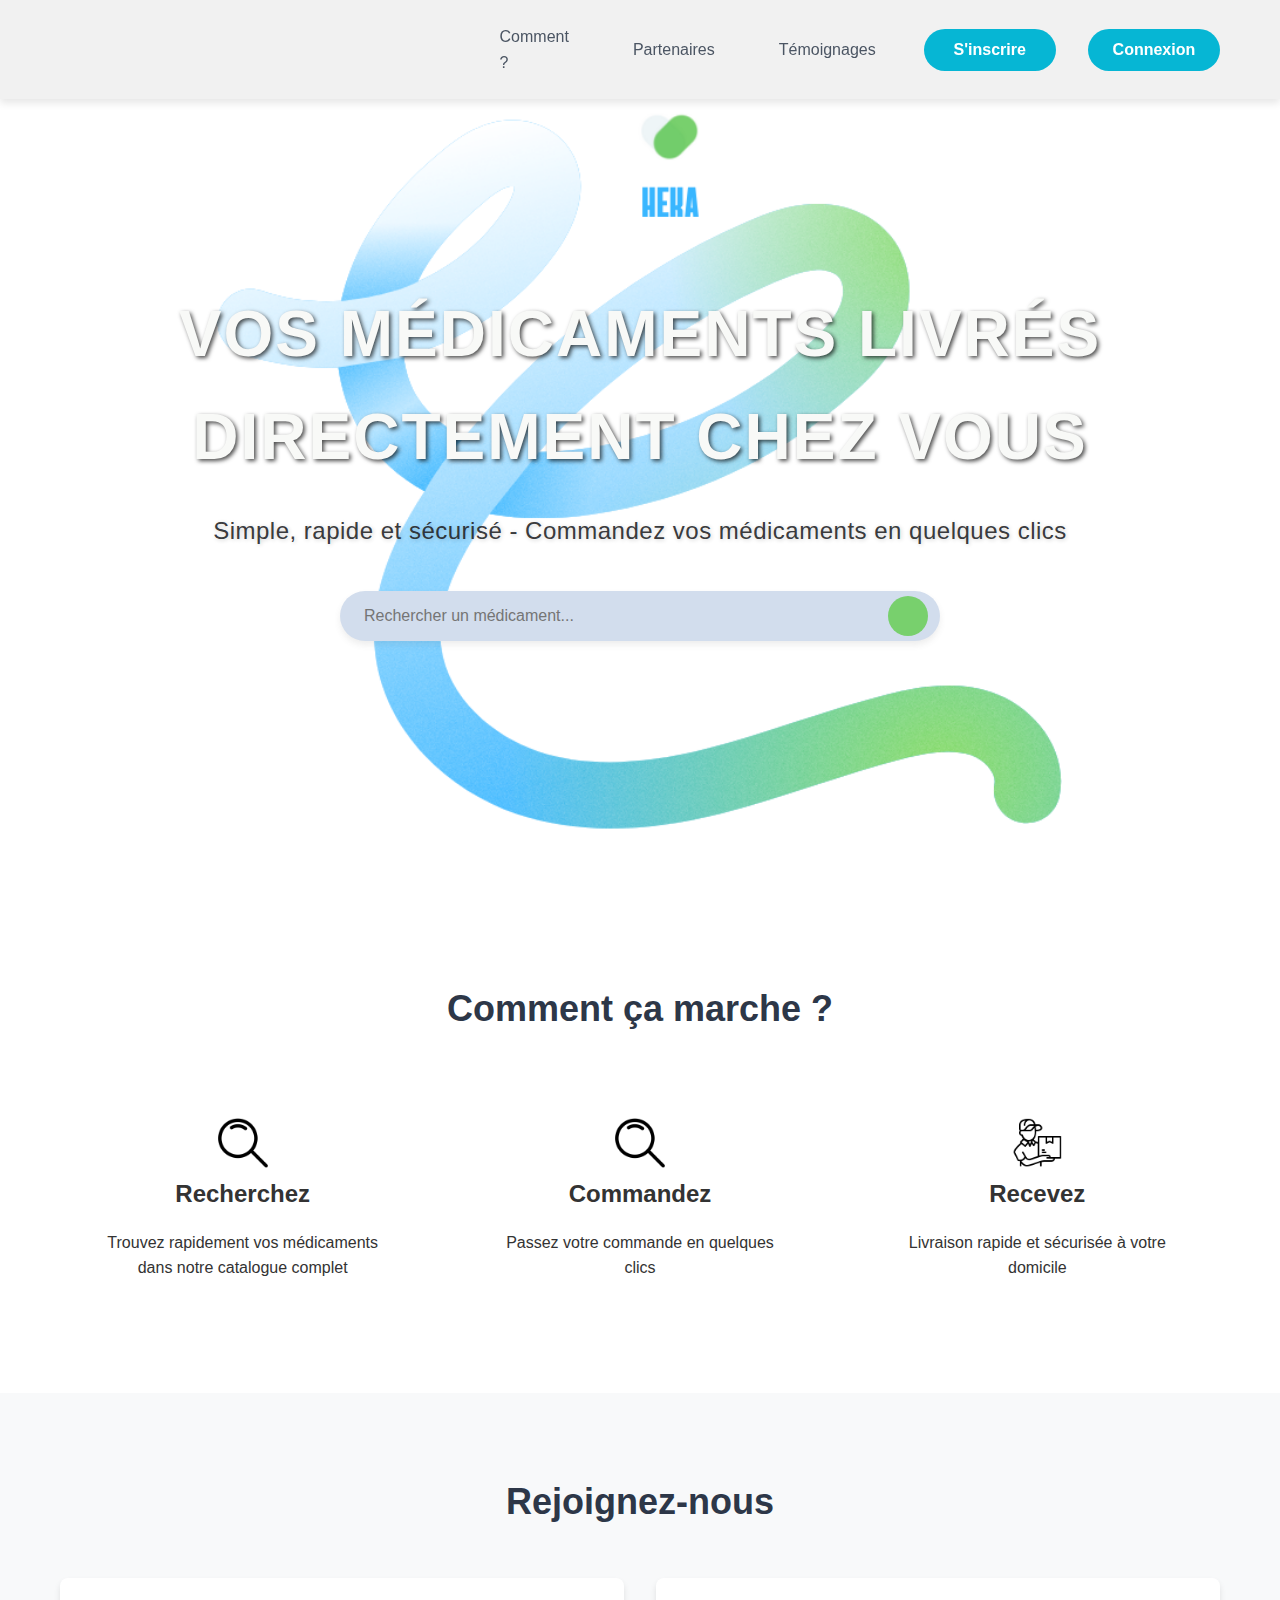
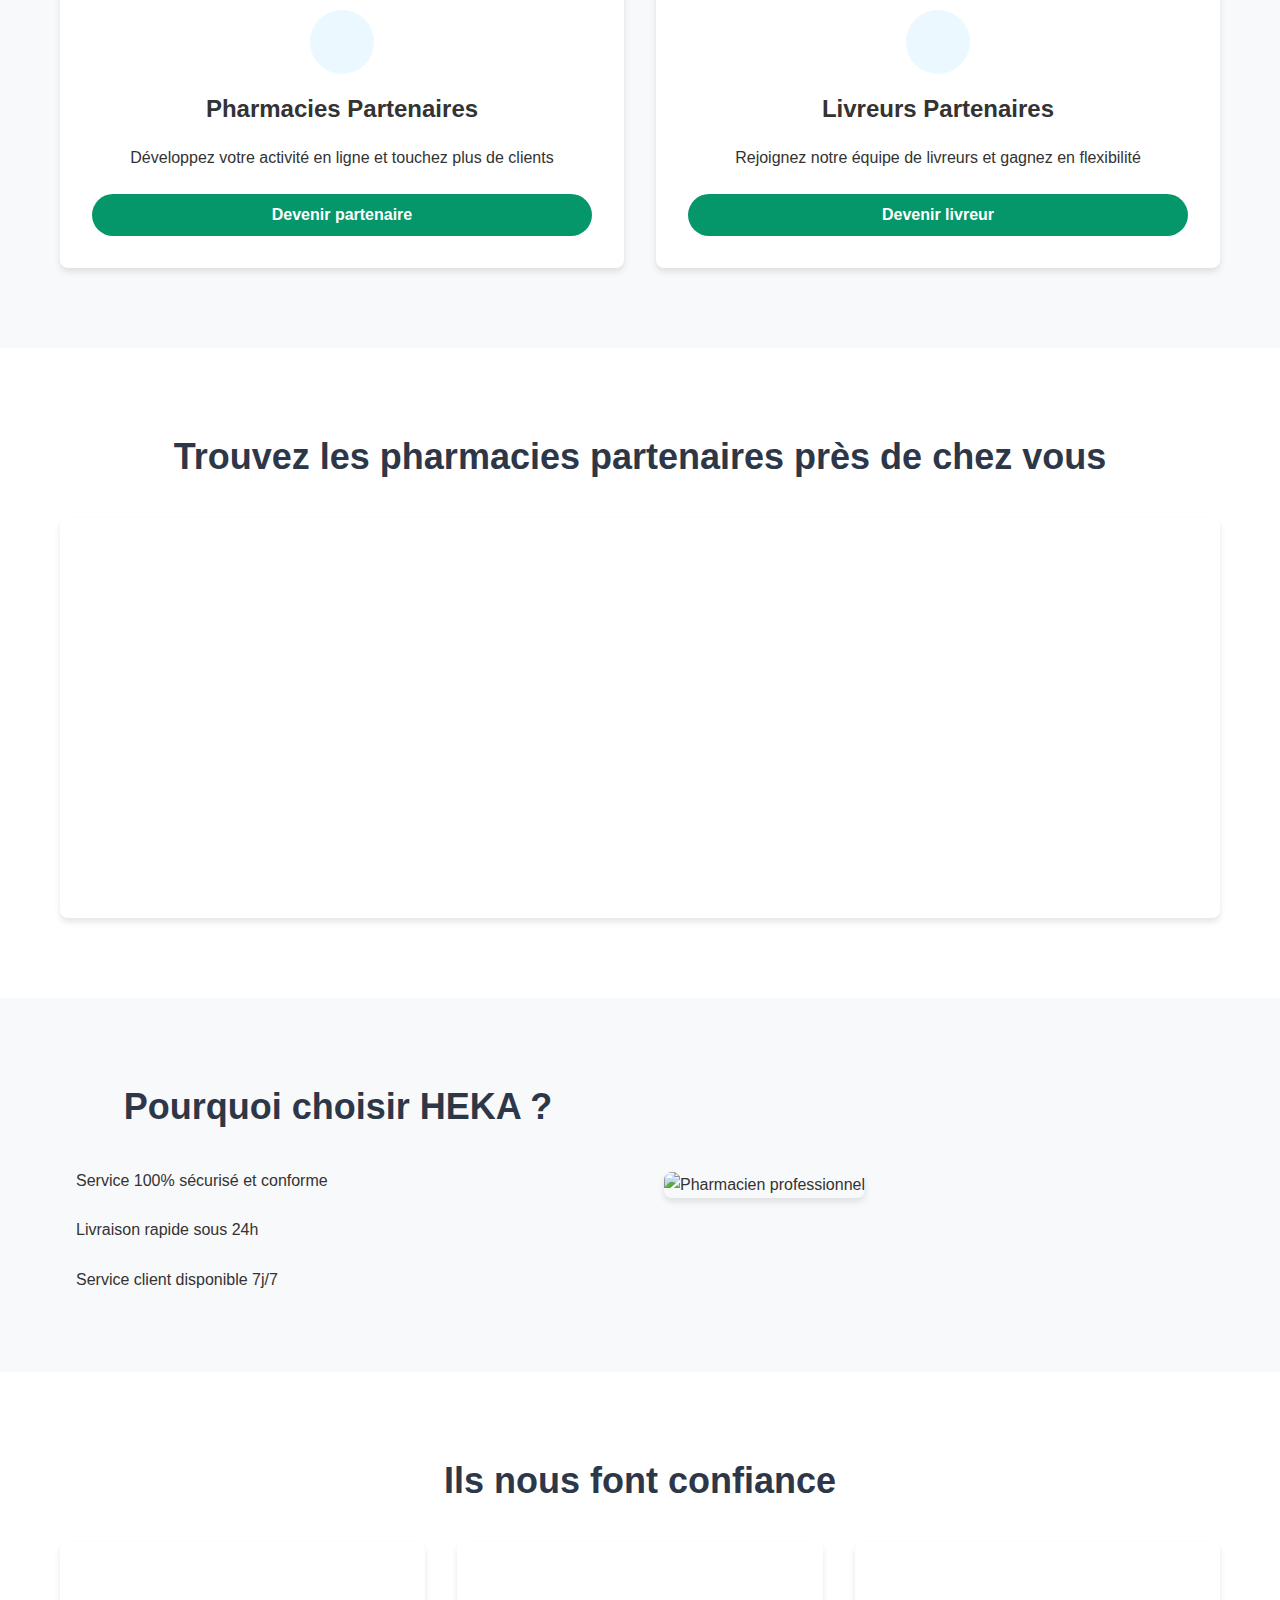
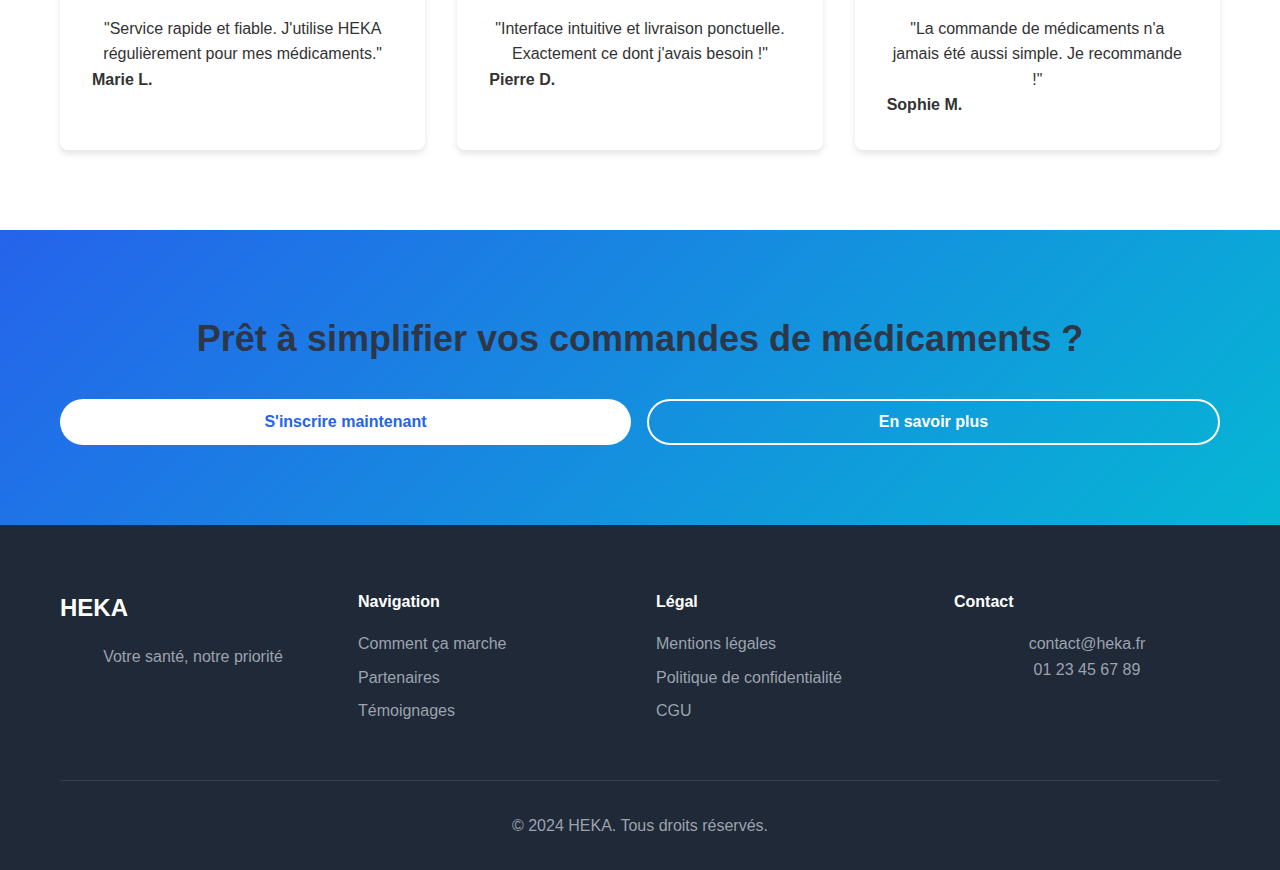
==== commit ca60de6e: "style" ====
--- a/index.html
+++ b/index.html
@@ -6,219 +6,33 @@
     <title>HEKA - Vos médicaments livrés chez vous</title>
     <link rel="stylesheet" href="style.css">
     <link href="https://unpkg.com/lucide-static/font/lucide.css" rel="stylesheet">
-    <link rel="stylesheet" href="https://unpkg.com/leaflet@1.9.4/dist/leaflet.css" crossorigin=""/>
-    <script src="https://unpkg.com/leaflet@1.9.4/dist/leaflet.js" crossorigin=""></script>
-    <style>
-        .navbar {
-            background: black;
-            padding: 1rem 2rem;
-            display: flex;
-            justify-content: space-between;
-            align-items: center;
-            box-shadow: 0 4px 10px rgba(0, 0, 0, 0.3);
-            height: 100px;
-        }
-        .nav-brand {
-            display: flex;
-            align-items: center;
-        }
-        .nav-brand img {
-            width: 50px;
-            margin-right: 10px;
-        }
-        .nav-links {
-            display: flex;
-            align-items: center;
-            gap: 2rem;
-            flex-grow: 1;
-            justify-content: center;
-        }
-        .navbar a {
-            color: white;
-            text-decoration: none;
-            font-size: 1rem;
-            transition: color 0.3s;
-            white-space: nowrap;
-        }
-        .navbar a:hover {
-            color: #4ECDC4;
-        }
-        .btn-container {
-            display: flex;
-            gap: 1rem;
-        }
-        .btn-primary, .btn-secondary {
-            padding: 0.75rem 1.5rem;
-            border-radius: 10px;
-            font-size: 1rem;
-            cursor: pointer;
-            transition: all 0.3s ease;
-            width: 130px;
-            text-align: center;
-            border: none;
-        }
-        .btn-primary {
-            background: #059669;
-            color: white;
-        }
-        .btn-primary:hover {
-            background: #047857;
-        }
-        .btn-secondary {
-            background: transparent;
-            color: white;
-            border: 2px solid white;
-        }
-        .btn-secondary:hover {
-            background: white;
-            color: black;
-        }
-        .partners-grid {
-            display: flex;
-            gap: 2rem;
-            justify-content: center;
-        }
-        .partner-card {
-            position: relative;
-            width: 45%;
-            padding: 3rem;
-            background: white;
-            border-radius: 10px;
-            box-shadow: 0 4px 8px rgba(0, 0, 0, 0.1);
-            overflow: hidden;
-            background-size: cover;
-            background-position: center;
-            color: white;
-            text-align: center;
-        }
-        .pharmacie-card {
-            background-image: url('./pharmacie.jpg');
-        }
-        .livreur-card {
-            background-image: url('./livreur.jpg');
-        }
-        .partner-card h3, .partner-card p, .partner-card button {
-            position: relative;
-            z-index: 2;
-        }
-        .partner-card::before {
-            content: "";
-            position: absolute;
-            top: 0;
-            left: 0;
-            width: 100%;
-            height: 100%;
-            background: rgba(0, 0, 0, 0.6);
-            z-index: 1;
-        }
-        .trust {
-    background: #F8F9FA;
-    padding: 4rem 0;
-}
-
-.trust-grid {
-    display: flex;
-    align-items: center;
-    justify-content: space-between;
-    max-width: 1200px;
-    margin: auto;
-    gap: 2rem;
-}
-
-.trust-content {
-    max-width: 50%;
-}
-
-.trust-items {
-    display: flex;
-    flex-direction: column;
-    gap: 1rem;
-    margin-top: 1rem;
-}
-
-.trust-item {
-    display: flex;
-    align-items: center;
-    gap: 0.75rem;
-    padding: 1rem;
-    background: white;
-    border-radius: 10px;
-    box-shadow: 0 4px 8px rgba(0, 0, 0, 0.1);
-    transition: transform 0.3s ease;
-}
-
-.trust-item:hover {
-    transform: translateY(-5px);
-}
-
-.trust-item i {
-    font-size: 1.5rem;
-    color: #059669;
-}
-
-.trust-image img {
-    width: 100%;
-    border-radius: 15px;
-    box-shadow: 0 4px 10px rgba(0, 0, 0, 0.2);
-}
-
-
-
-
-
-
-
-
-
-.testimonials-grid {
-    display: flex;
-    gap: 2rem;
-    justify-content: center;
-}
-
-.testimonial-card {
-    position: relative;
-    width: 30%;
-    padding: 2rem;
-    background: white;
-    border-radius: 10px;
-    box-shadow: 0 4px 8px rgba(0, 0, 0, 0.1);
-    text-align: center;
-}
-
-.testimonial-card img {
-    width: 70px;
-    height: 70px;
-    border-radius: 50%;
-    object-fit: cover;
-    margin-bottom: 1rem;
-}
-
-
-    </style>
+    <link href="https://cdn.jsdelivr.net/npm/lucide@latest/dist/lucide.min.css" rel="stylesheet">
+
+    <link rel="stylesheet" href="https://unpkg.com/leaflet@1.9.4/dist/leaflet.css" integrity="sha256-p4NxAoJBhIIN+hmNHrzRCf9tD/miZyoHS5obTRR9BMY=" crossorigin=""/>
+    <script src="https://unpkg.com/leaflet@1.9.4/dist/leaflet.js" integrity="sha256-20nQCchB9co0qIjJZRGuk2/Z9VM+kNiyxNV1lvTlZBo=" crossorigin=""></script>
 </head>
 <body>
+    <!-- Navigation -->
     <nav class="navbar">
-        <div class="nav-brand">
-            <img src="./assets/logo.png" alt="HEKA">
-            <a href="#">HEKA</a>
-        </div>
-        <div class="nav-links">
-            <a href="#how-it-works">Comment ça marche</a>
-            <a href="#partners">Partenaires</a>
-            <a href="#testimonials">Témoignages</a>
-        </div>
-        <div class="btn-container">
-            <button class="btn-primary" onclick="window.location.href='login.html';">S'inscrire</button>
-            <button class="btn-secondary" onclick="window.location.href='login.html#';">Se connecter</button>
+        <div class="container">
+            <div class="nav-brand">
+                    <img src="./assets/Capture d’écran 2025-02-21 à 22.54.01.png" alt="" srcset="" width="50px">
+            </div>
+            <div class="nav-links">
+                <a href="#how-it-works">Comment ?</a>
+                <a href="#partners">Partenaires</a>
+                <a href="#testimonials">Témoignages</a>
+                <button class="btn btn-primary" onclick="window.location.href='login.html';">S'inscrire</button>
+                <button class="btn btn-primary" onclick="window.location.href='login.html';">Connexion</button>
+
+            </div>
         </div>
     </nav>
-    
 
     <!-- Hero Section -->
     <header class="hero">
         <div class="container">
-            <h1>Vos médicaments livrés directement chez vous</h1>
+            <h1 class="firttitle">Vos médicaments livrés directement chez vous</h1>
             <p class="subtitle">Simple, rapide et sécurisé - Commandez vos médicaments en quelques clics</p>
             
             <div class="search-container">
@@ -240,22 +54,24 @@
             <h2>Comment ça marche ?</h2>
             <div class="features-grid">
                 <div class="feature-card">
-                    <div class="icon-circle">
-                        <i class="lucide-search"></i>
+                    <div class="icon-circl">
+                        <img src="./chercher.png" alt="" srcset="" width="50px">
+
                     </div>
                     <h3>Recherchez</h3>
                     <p>Trouvez rapidement vos médicaments dans notre catalogue complet</p>
                 </div>
                 <div class="feature-card">
-                    <div class="icon-circle">
-                        <i class="lucide-clock"></i>
+                    <div class="icon-circl">
+                       <img src="./chercher.png" alt="" srcset="" width="50px">
+
                     </div>
                     <h3>Commandez</h3>
                     <p>Passez votre commande en quelques clics</p>
                 </div>
                 <div class="feature-card">
-                    <div class="icon-circle">
-                        <i class="lucide-truck"></i>
+                    <div class="icon-circl">
+                        <img src="./livreur.png" alt="" srcset="" width="50px">
                     </div>
                     <h3>Recevez</h3>
                     <p>Livraison rapide et sécurisée à votre domicile</p>
@@ -265,24 +81,29 @@
     </section>
 
     <!-- Partners Section -->
-<section class="partners" id="partners">
-    <div class="container">
-        <h2>Rejoignez-nous</h2>
-        <div class="partners-grid">
-            <div class="partner-card pharmacie-card">
-                <h3>Pharmacies Partenaires</h3>
-                <p>Développez votre activité en ligne et touchez plus de clients</p>
-                <a href="PHpartenaire.html"><button class="btn btn-secondary">Devenir partenaire</button></a>
-            </div>
-            <div class="partner-card livreur-card">
-                <h3>Livreurs Partenaires</h3>
-                <p>Rejoignez notre équipe de livreurs et gagnez en flexibilité</p>
-                <button class="btn btn-secondary">Devenir livreur</button>
-            </div>
-        </div>
-    </div>
-</section>
-
+    <section class="partners" id="partners">
+        <div class="container">
+            <h2>Rejoignez-nous</h2>
+            <div class="partners-grid">
+                <div class="partner-card">
+                    <div class="icon-circle">
+                        <i class="lucide-building-2"></i>
+                    </div>
+                    <h3>Pharmacies Partenaires </h3>
+                    <p>Développez votre activité en ligne et touchez plus de clients</p>
+                    <a href="PHpartenaire.html"><button class="btn btn-secondary">Devenir partenaire</button></a>
+                </div>
+                <div class="partner-card">
+                    <div class="icon-circle">
+                        <i class="lucide-bike"></i>
+                    </div>
+                    <h3>Livreurs Partenaires</h3>
+                    <p>Rejoignez notre équipe de livreurs et gagnez en flexibilité</p>
+                    <button class="btn btn-secondary" onclick="window.location.href='livreur.html'">Devenir livreur</button>
+                </div>
+            </div>
+        </div>
+    </section>
 
     <!-- Map Section -->
     <section class="map-section">
@@ -327,24 +148,41 @@
             <h2>Ils nous font confiance</h2>
             <div class="testimonials-grid">
                 <div class="testimonial-card">
-                    <img src="personnage1.png" alt="Marie L.">
+                    <div class="stars">
+                        <i class="lucide-star"></i>
+                        <i class="lucide-star"></i>
+                        <i class="lucide-star"></i>
+                        <i class="lucide-star"></i>
+                        <i class="lucide-star"></i>
+                    </div>
                     <p>"Service rapide et fiable. J'utilise HEKA régulièrement pour mes médicaments."</p>
-                    <h4><strong>Marie L.</strong></h4>
+                    <h4>Marie L.</h4>
                 </div>
                 <div class="testimonial-card">
-                    <img src="personage3.jpg" alt="Pierre D.">
+                    <div class="stars">
+                        <i class="lucide-star"></i>
+                        <i class="lucide-star"></i>
+                        <i class="lucide-star"></i>
+                        <i class="lucide-star"></i>
+                        <i class="lucide-star"></i>
+                    </div>
                     <p>"Interface intuitive et livraison ponctuelle. Exactement ce dont j'avais besoin !"</p>
-                    <h4><strong>Pierre D.</strong></h4>
+                    <h4>Pierre D.</h4>
                 </div>
                 <div class="testimonial-card">
-                    <img src="personnage2.png" alt="Sophie M.">
+                    <div class="stars">
+                        <i class="lucide-star"></i>
+                        <i class="lucide-star"></i>
+                        <i class="lucide-star"></i>
+                        <i class="lucide-star"></i>
+                        <i class="lucide-star"></i>
+                    </div>
                     <p>"La commande de médicaments n'a jamais été aussi simple. Je recommande !"</p>
-                    <h4><strong>Sophie M.</strong></h4>
-                </div>
-            </div>
-        </div>
-    </section>
-    
+                    <h4>Sophie M.</h4>
+                </div>
+            </div>
+        </div>
+    </section>
 
     <!-- CTA Section -->
     <section class="cta">
@@ -411,61 +249,4 @@
     </script>
     <script src="index.js"></script>
 </body>
-</html>
-    <script src="index.js"></script>
-</body>
-</html>
-
-
-
-
-
-
-
-
-
-
-
-
-
-
-
-
-
-
-
-
-
-
-
-
-
-
-
-
-
-
-
-
-
-
-
-
-
-
-
-
-
-
-
-
-
-
-
-
-
-
-
-
-
-
+</html>--- a/style.css
+++ b/style.css
@@ -18,10 +18,23 @@
     padding: 0 20px;
 }
 
+
+
 /* Typography */
+
+.firttitle{
+    font-size: 4rem; /* Augmente la taille du texte */
+    margin-bottom: 1.5rem; /* Espacement sous le titre */
+    color: #f8f9f7; /* Couleur blanche pour un bon contraste avec l'image de fond */
+    text-shadow: 2px 2px 4px rgba(0, 0, 0, 0.7); /* Ombre du texte pour le rendre plus lisible */
+    font-weight: bold; /* Rend le texte en gras pour plus de visibilité */
+    letter-spacing: 2px; /* Espacement entre les lettres pour un effet plus dynamique */
+    text-transform: uppercase; /* Met le texte en majuscules pour un effet plus impactant */
+}
 h1 {
     font-size: 3rem;
     margin-bottom: 1rem;
+    color: rgb(0, 0, 0);
 }
 
 h2 {
@@ -38,13 +51,19 @@
 
 /* Navbar */
 .navbar {
-    background: white;
-    padding: 1rem 0;
+    background: #ffffff; /* Fond blanc pour la navbar */
+    padding: 1rem 2rem;
     position: fixed;
     width: 100%;
     top: 0;
     z-index: 1000;
-    box-shadow: 0 2px 4px rgba(0, 0, 0, 0.1);
+    box-shadow: 0 4px 8px rgba(0, 0, 0, 0.1);
+    margin-bottom: 1px;
+    transition: background-color 0.3s ease; /* Transition douce */
+}
+
+.navbar:hover {
+    background-color: #f1f1f1; /* Couleur de fond au survol de la navbar */
 }
 
 .navbar .container {
@@ -54,28 +73,44 @@
 }
 
 .nav-brand {
-    font-size: 1.5rem;
+    font-size: 1.8rem;
     font-weight: bold;
     color: #06b6d4;
+    text-transform: uppercase; /* Met le texte en majuscules */
+    letter-spacing: 1px;
 }
 
 .nav-links {
     display: flex;
+    gap: 2rem;
     align-items: center;
-    gap: 2rem;
-    margin:100px;
-}
-
-
+    font-size: 1rem;
+}
+
+/* Liens de navigation */
 .nav-links a {
     text-decoration: none;
     color: #4b5563;
-    transition: color 0.3s;
-}
-
+    font-weight: 500;
+    padding: 0.5rem 1rem;
+    border-radius: 4px;
+    transition: all 0.3s ease;
+}
+
+/* Effet de survol sur les liens */
 .nav-links a:hover {
+    color: #ffffff;
+    background-color: #06b6d4;
+    transform: scale(1.05); /* Effet d'agrandissement */
+}
+
+.navbar .menu-toggle {
+    display: none;
+    font-size: 1.5rem;
     color: #06b6d4;
-}
+    cursor: pointer;
+}
+
 
 /* Buttons */
 .btn {
@@ -132,23 +167,41 @@
 }
 
 .btn-outline-white:hover {
-    background: white;
+    background: rgb(255, 255, 255);
     color: #78D06D;
 }
 
 /* Hero Section */
 .hero {
-    background: linear-gradient(135deg, #78D06D, #06b6d4);
-    color: white;
-    padding: 8rem 0 6rem;
-    text-align: center;
-}
+    background-image: url('HEKA.png'); /* Remplace par le chemin correct de ton image */
+    background-size: cover; /* L'image couvre toute la section */
+    background-position: top center; /* Déplace l'image pour afficher la partie supérieure de l'image */
+    background-attachment: fixed; /* L'image reste fixe lors du défilement */
+    color: white; /* Assure que le texte reste lisible */
+    padding: 8rem 0 6rem; /* Espacement supérieur et inférieur */
+    text-align: center; /* Centrer le texte */
+    height: 100vh; /* L'image occupe toute la hauteur de la fenêtre */
+    display: flex;
+    flex-direction: column;
+    justify-content: center; /* Centre le contenu verticalement */
+    align-items: center; /* Centre le contenu horizontalement */
+}
+
 
 .hero .subtitle {
-    font-size: 1.25rem;
+    font-size: 1.5rem; /* Augmenter la taille pour plus de lisibilité */
     margin-bottom: 2rem;
-    color: rgba(255, 255, 255, 0.9);
-}
+    color: rgba(33, 34, 37, 0.9); /* Garde une couleur neutre */
+    font-weight: 400; /* Légèrement plus léger pour un effet plus élégant */
+    line-height: 1.6; /* Augmente l'espacement entre les lignes pour plus de lisibilité */
+    letter-spacing: 0.5px; /* Légèrement plus d'espacement entre les lettres */
+    text-shadow: 1px 1px 4px rgba(0, 0, 0, 0.2); /* Ajoute un effet d'ombre léger pour améliorer la lisibilité */
+    max-width: 80%; /* Limite la largeur pour que le texte ne soit pas trop étendu */
+    margin: 0 auto 2rem; /* Centrer et espacer le sous-titre */
+    text-align: center; /* Centrer le texte */
+    padding: 0 1rem; /* Ajoute un peu de marge interne pour que le texte ne touche pas les bords */
+}
+
 
 .search-container {
     position: relative;
@@ -162,7 +215,8 @@
     border: none;
     border-radius: 9999px;
     font-size: 1rem;
-    box-shadow: 0 4px 6px rgba(0, 0, 0, 0.1);
+    box-shadow: 0 4px 6px rgba(88, 85, 85, 0.1);
+    background-color: rgb(210, 221, 237);
 }
 
 .search-button {
@@ -454,6 +508,8 @@
 
 
 
+
+
 /* Responsive Design */
 @media (max-width: 768px) {
     h1 {
@@ -488,6 +544,8 @@
         padding: 6rem 0 4rem;
     }
 
+    
+
     .search-input {
         padding: 0.75rem 2.5rem 0.75rem 1rem;
     }
@@ -505,4 +563,4 @@
         grid-template-columns: 1fr;
         text-align: center;
     }
-}
+}